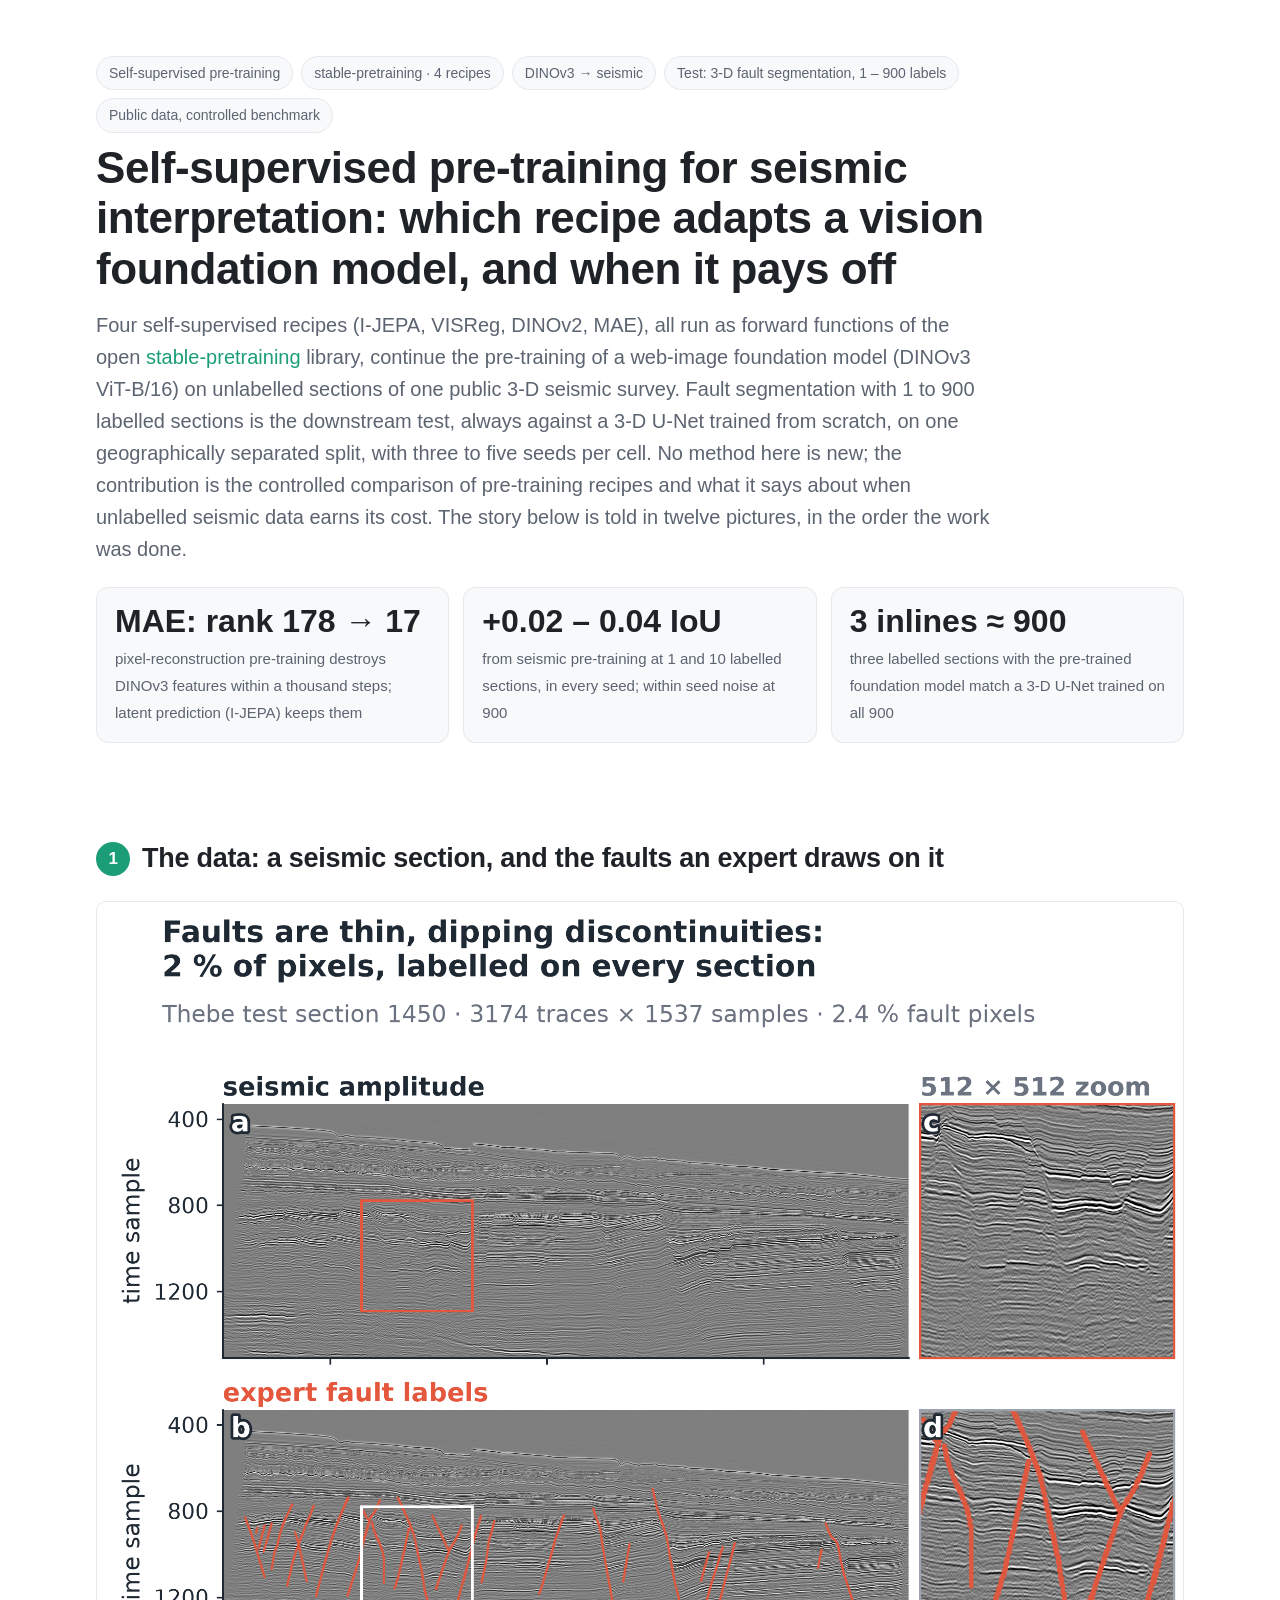
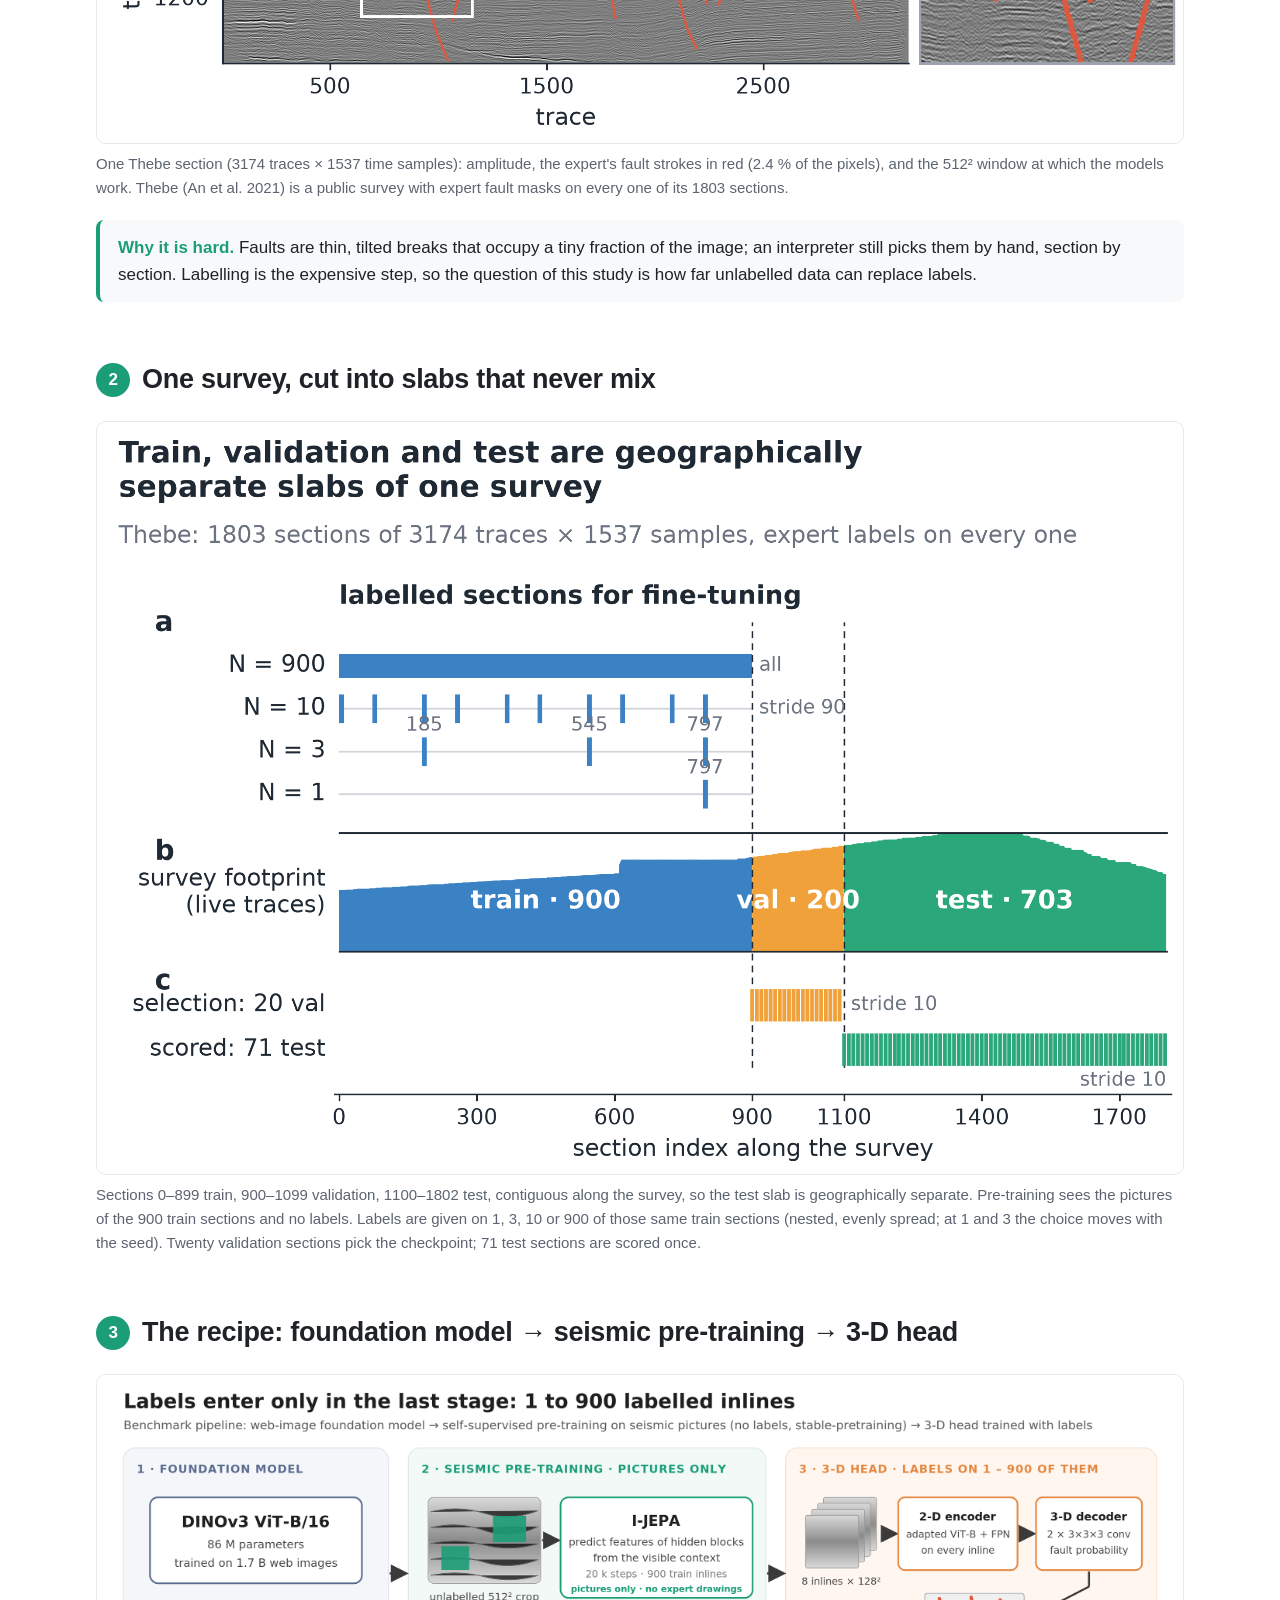
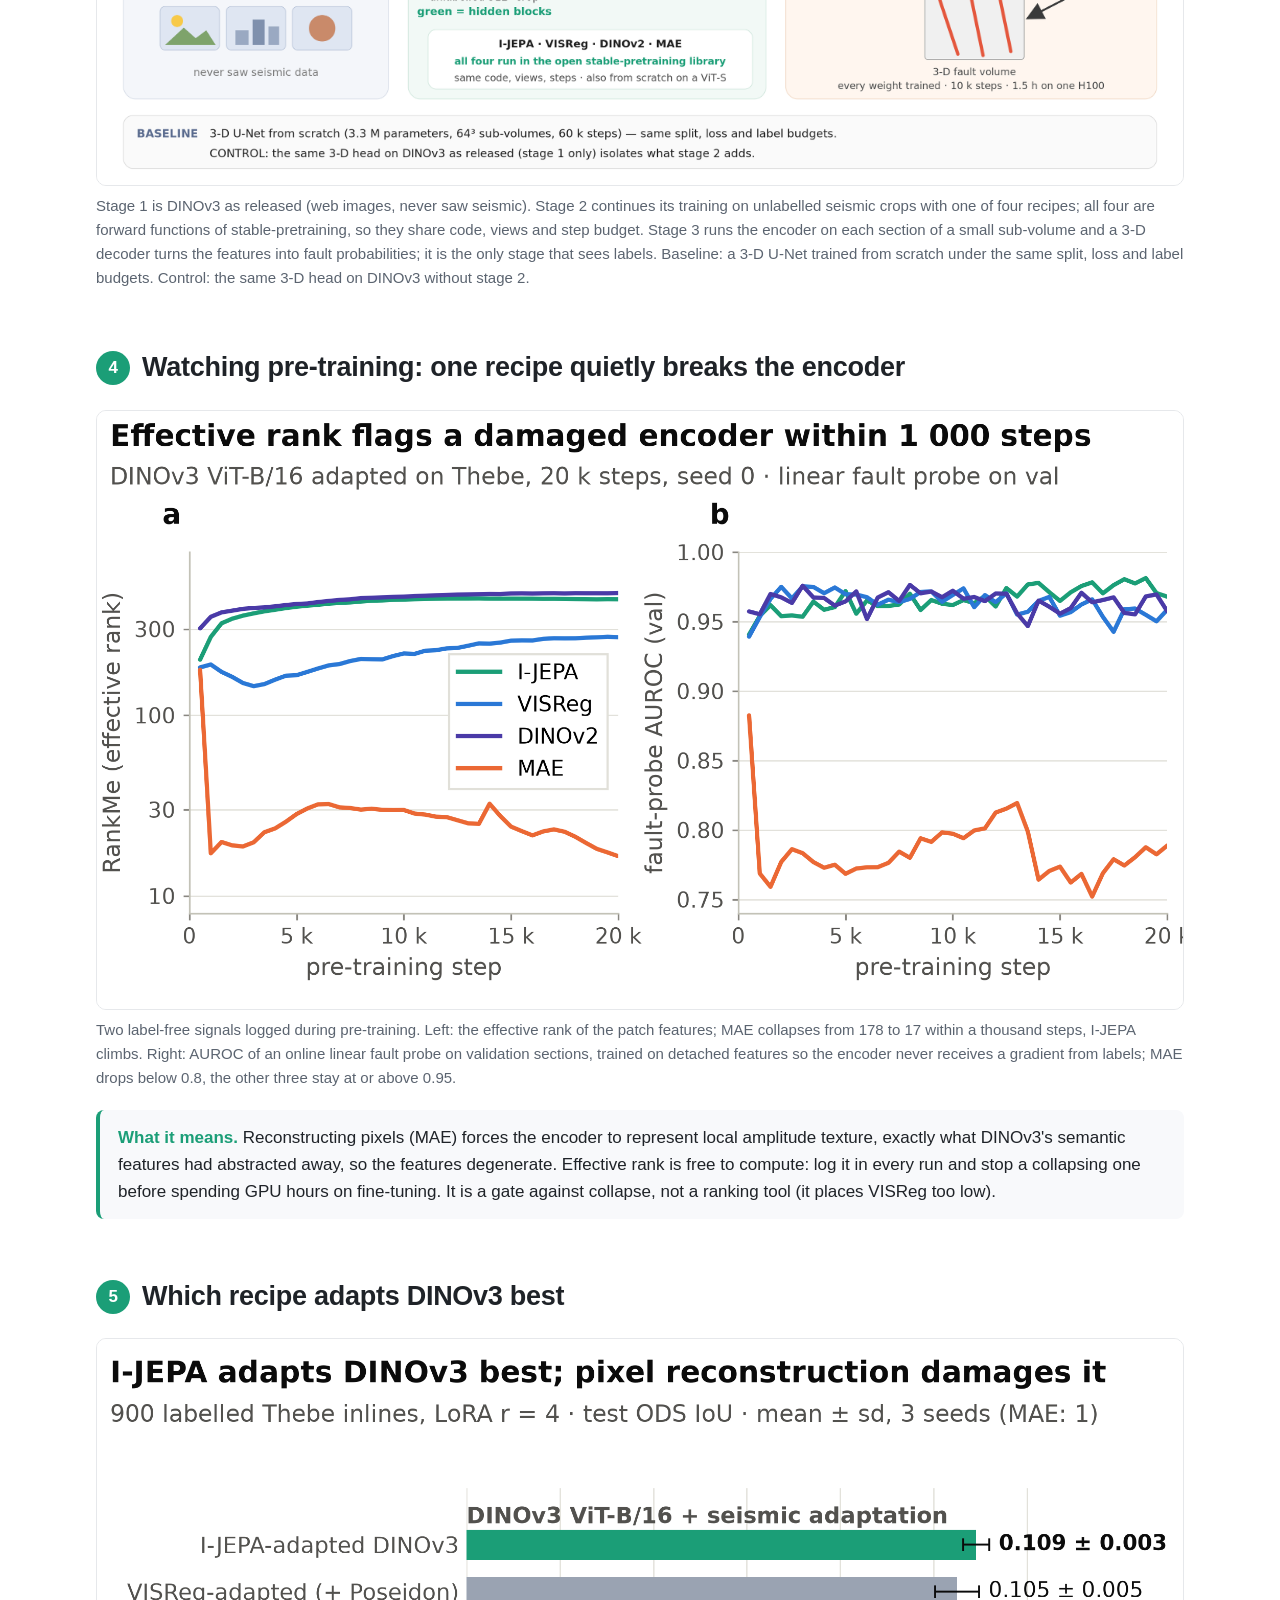
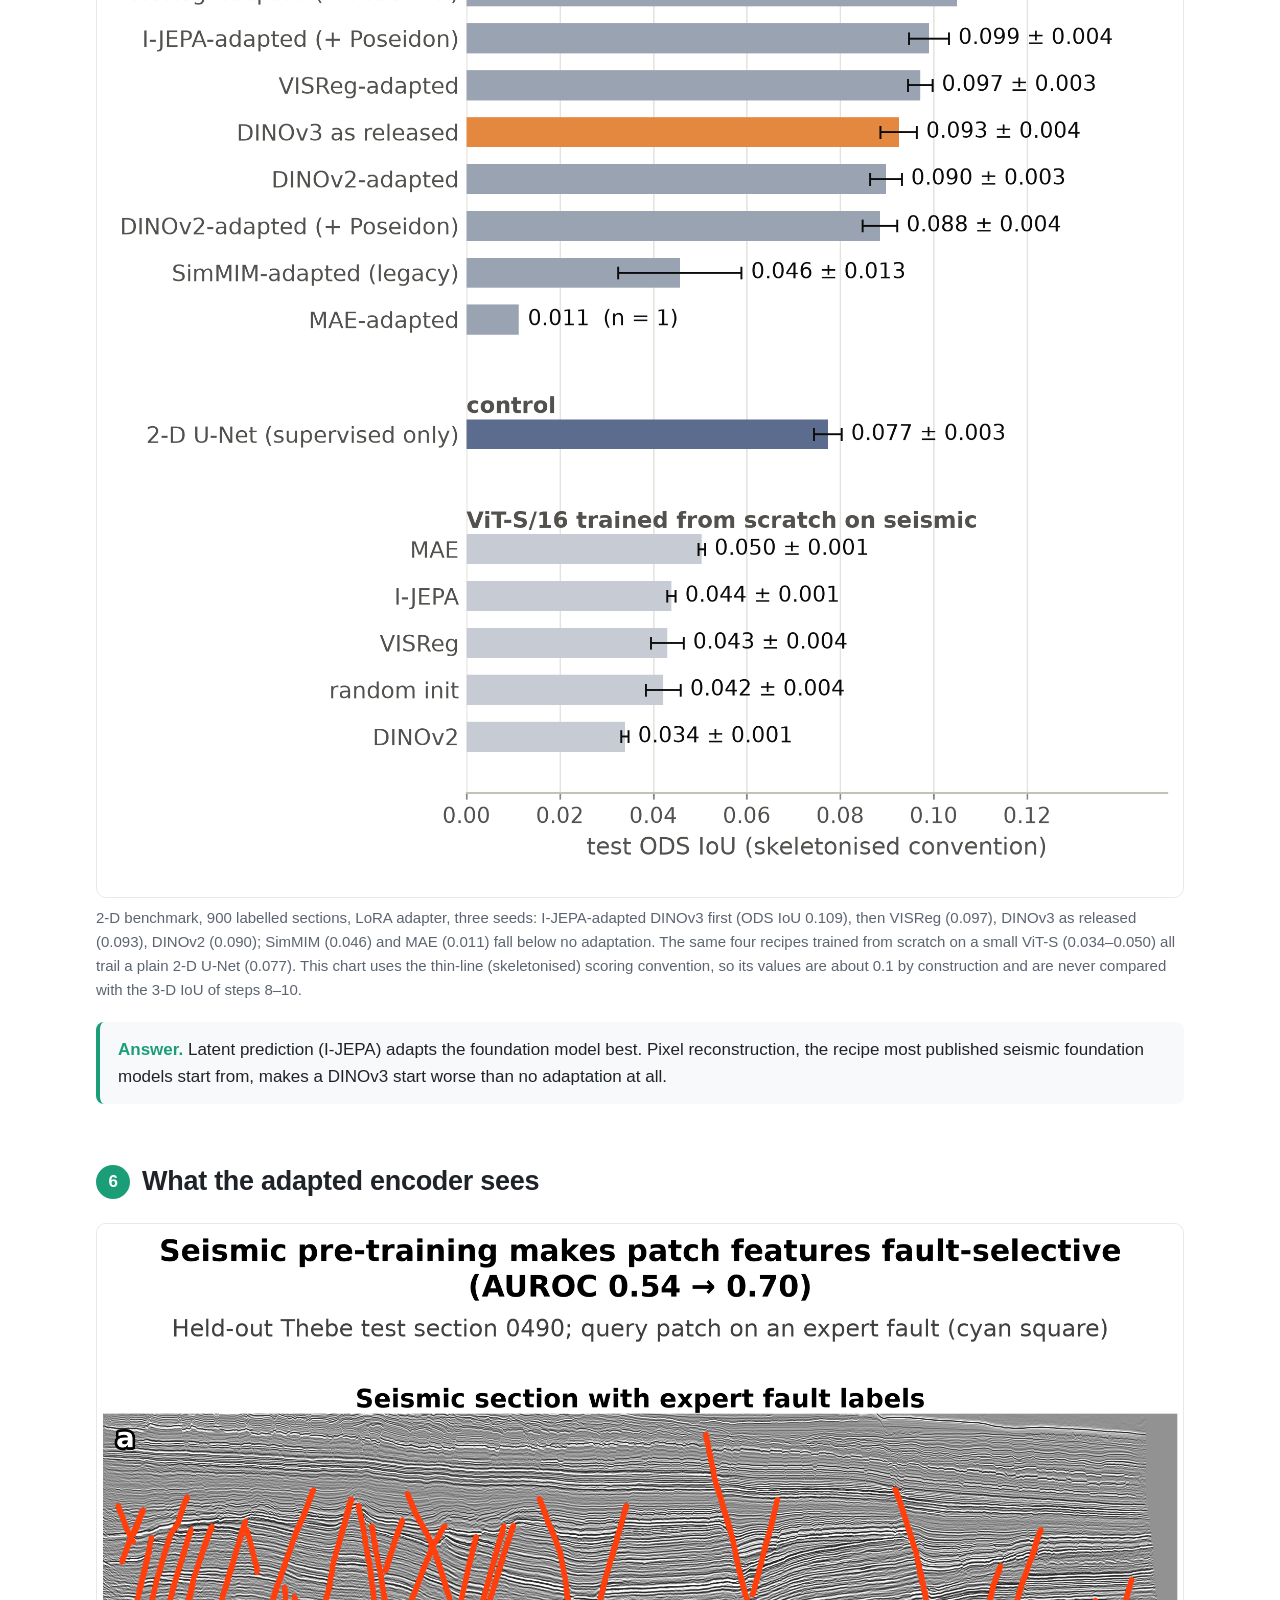
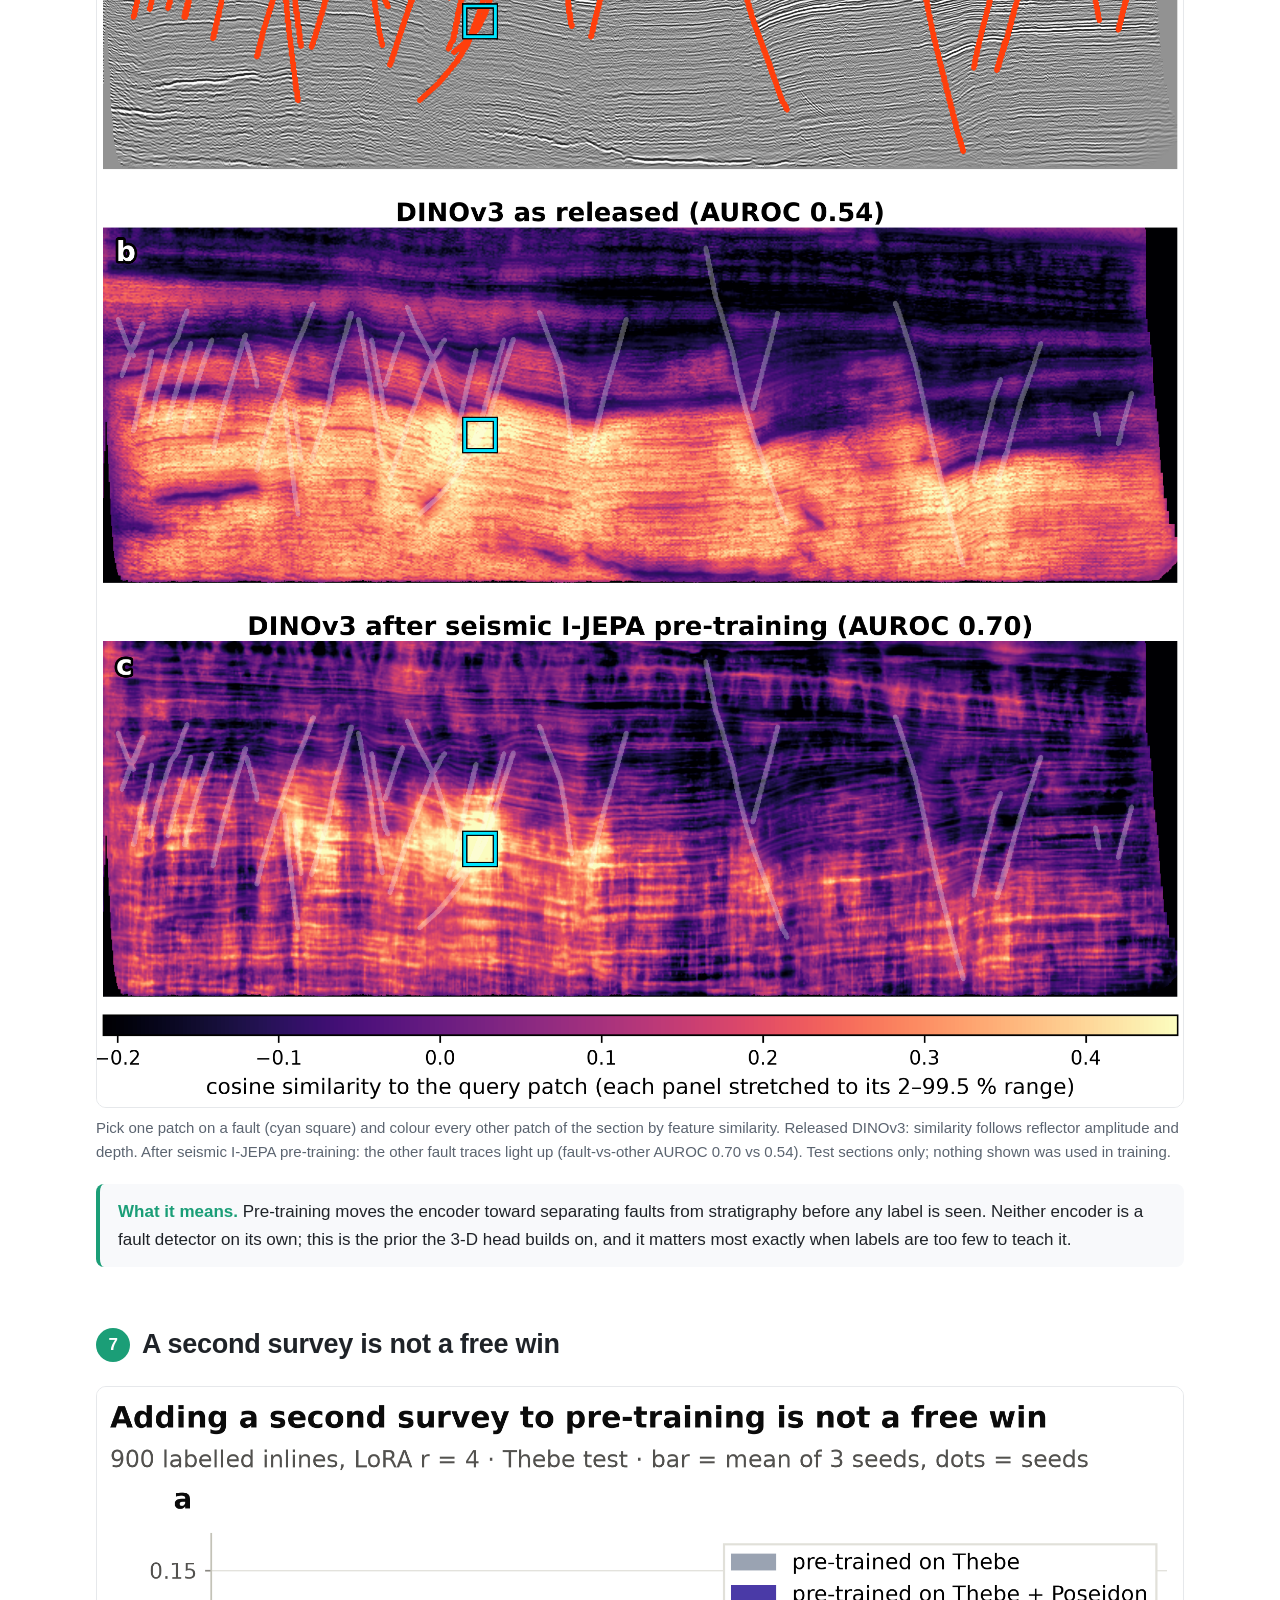
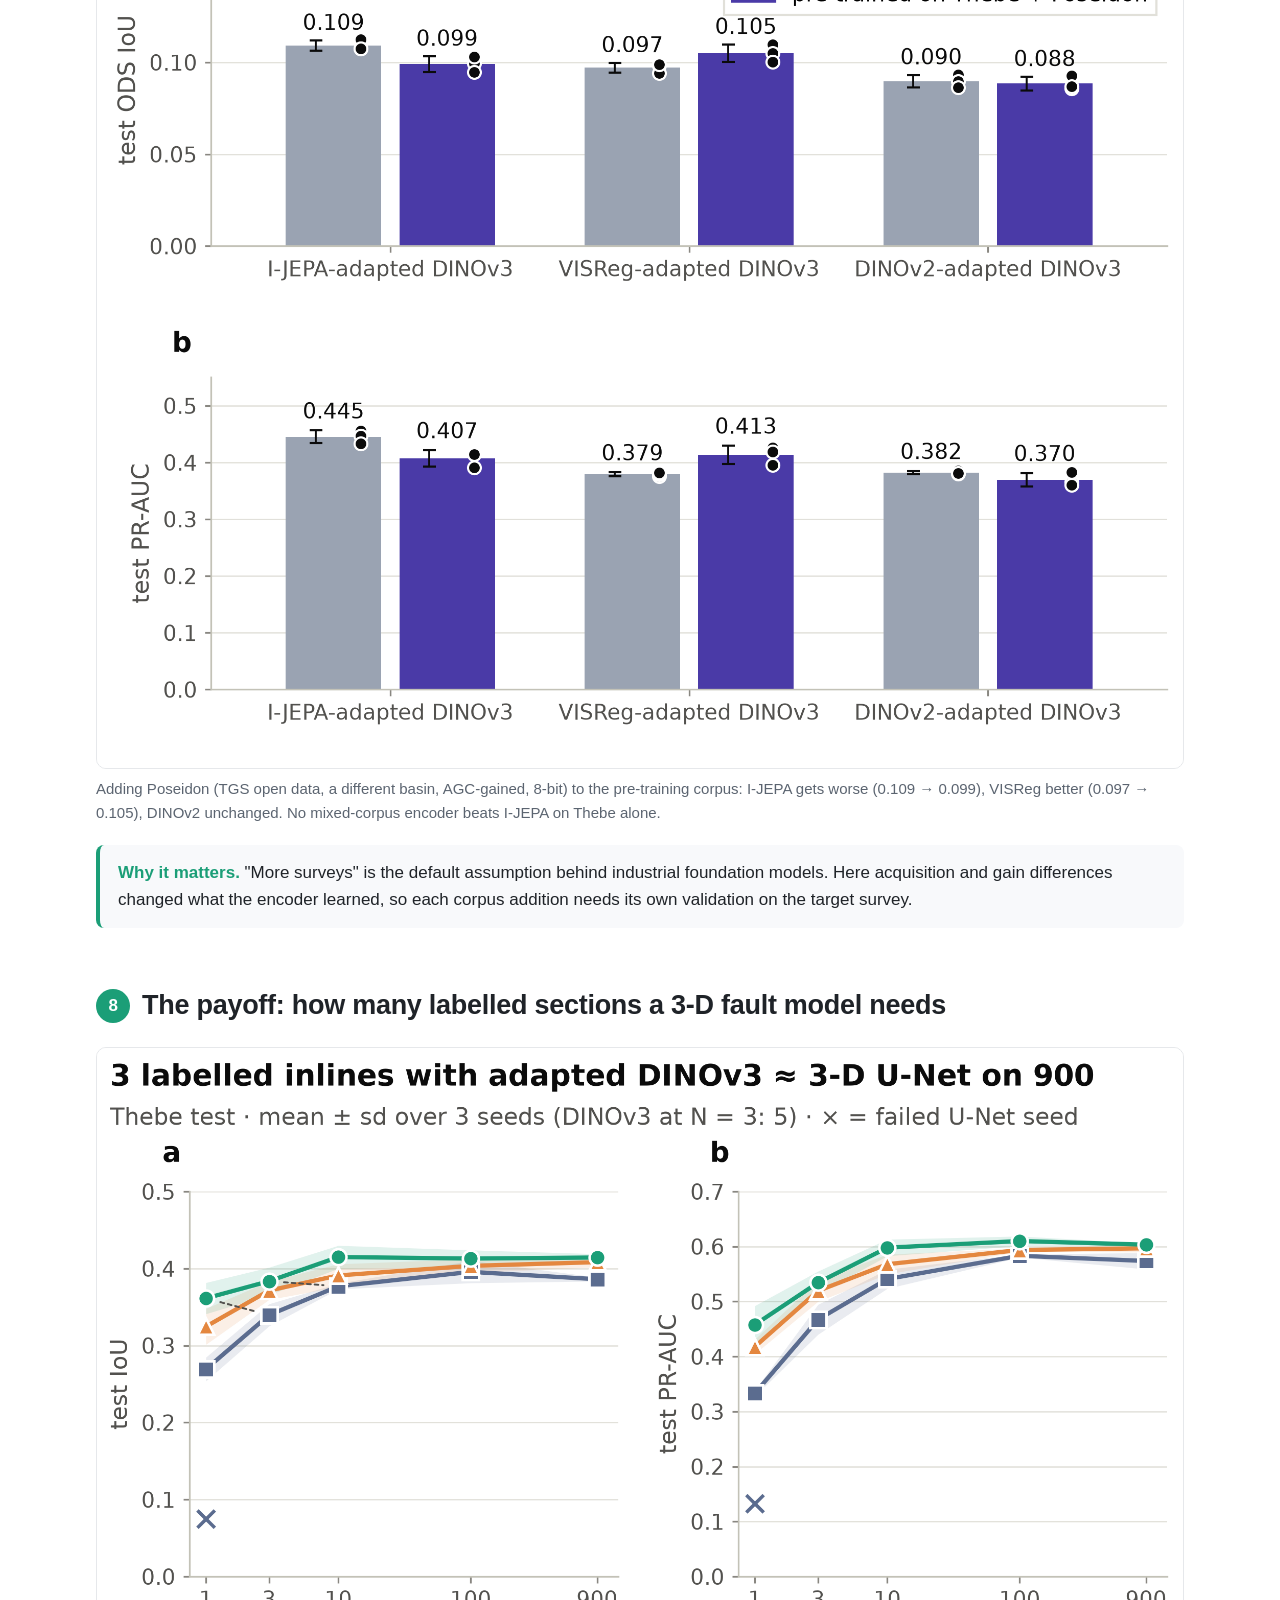
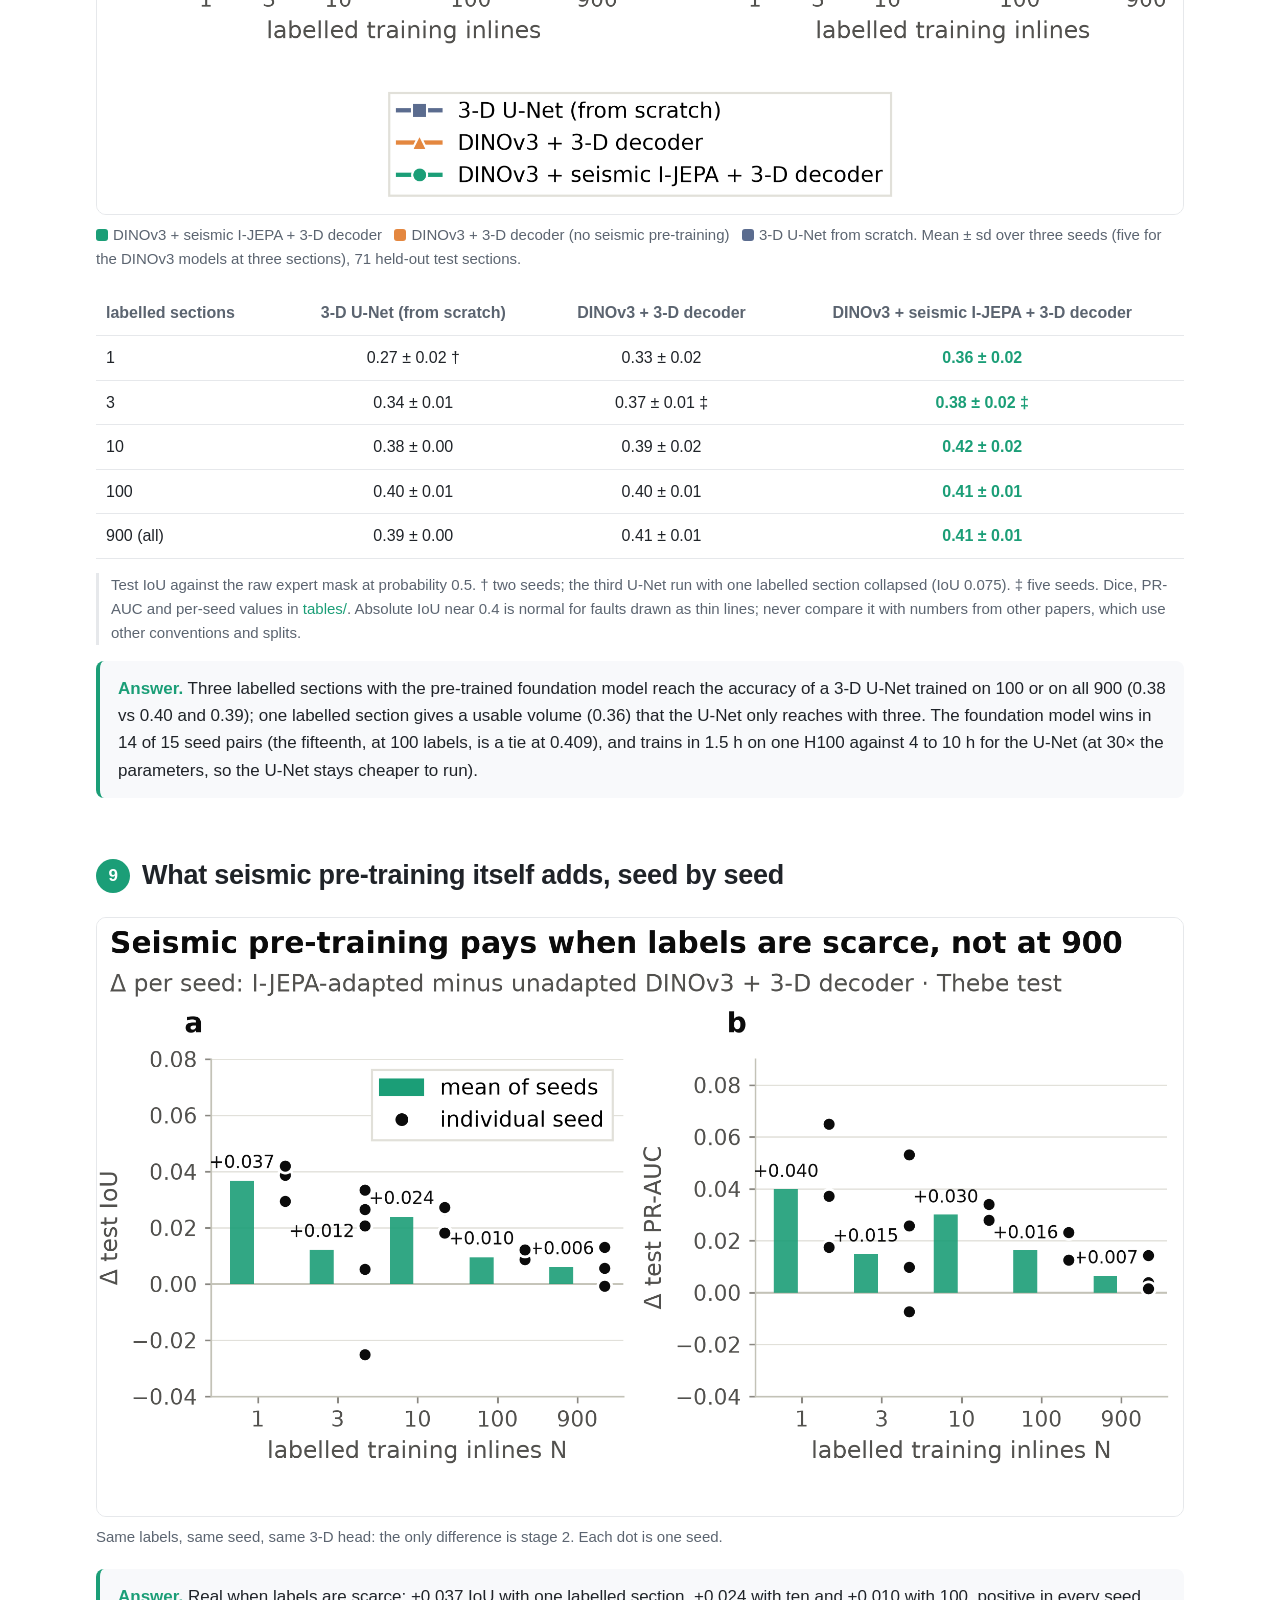
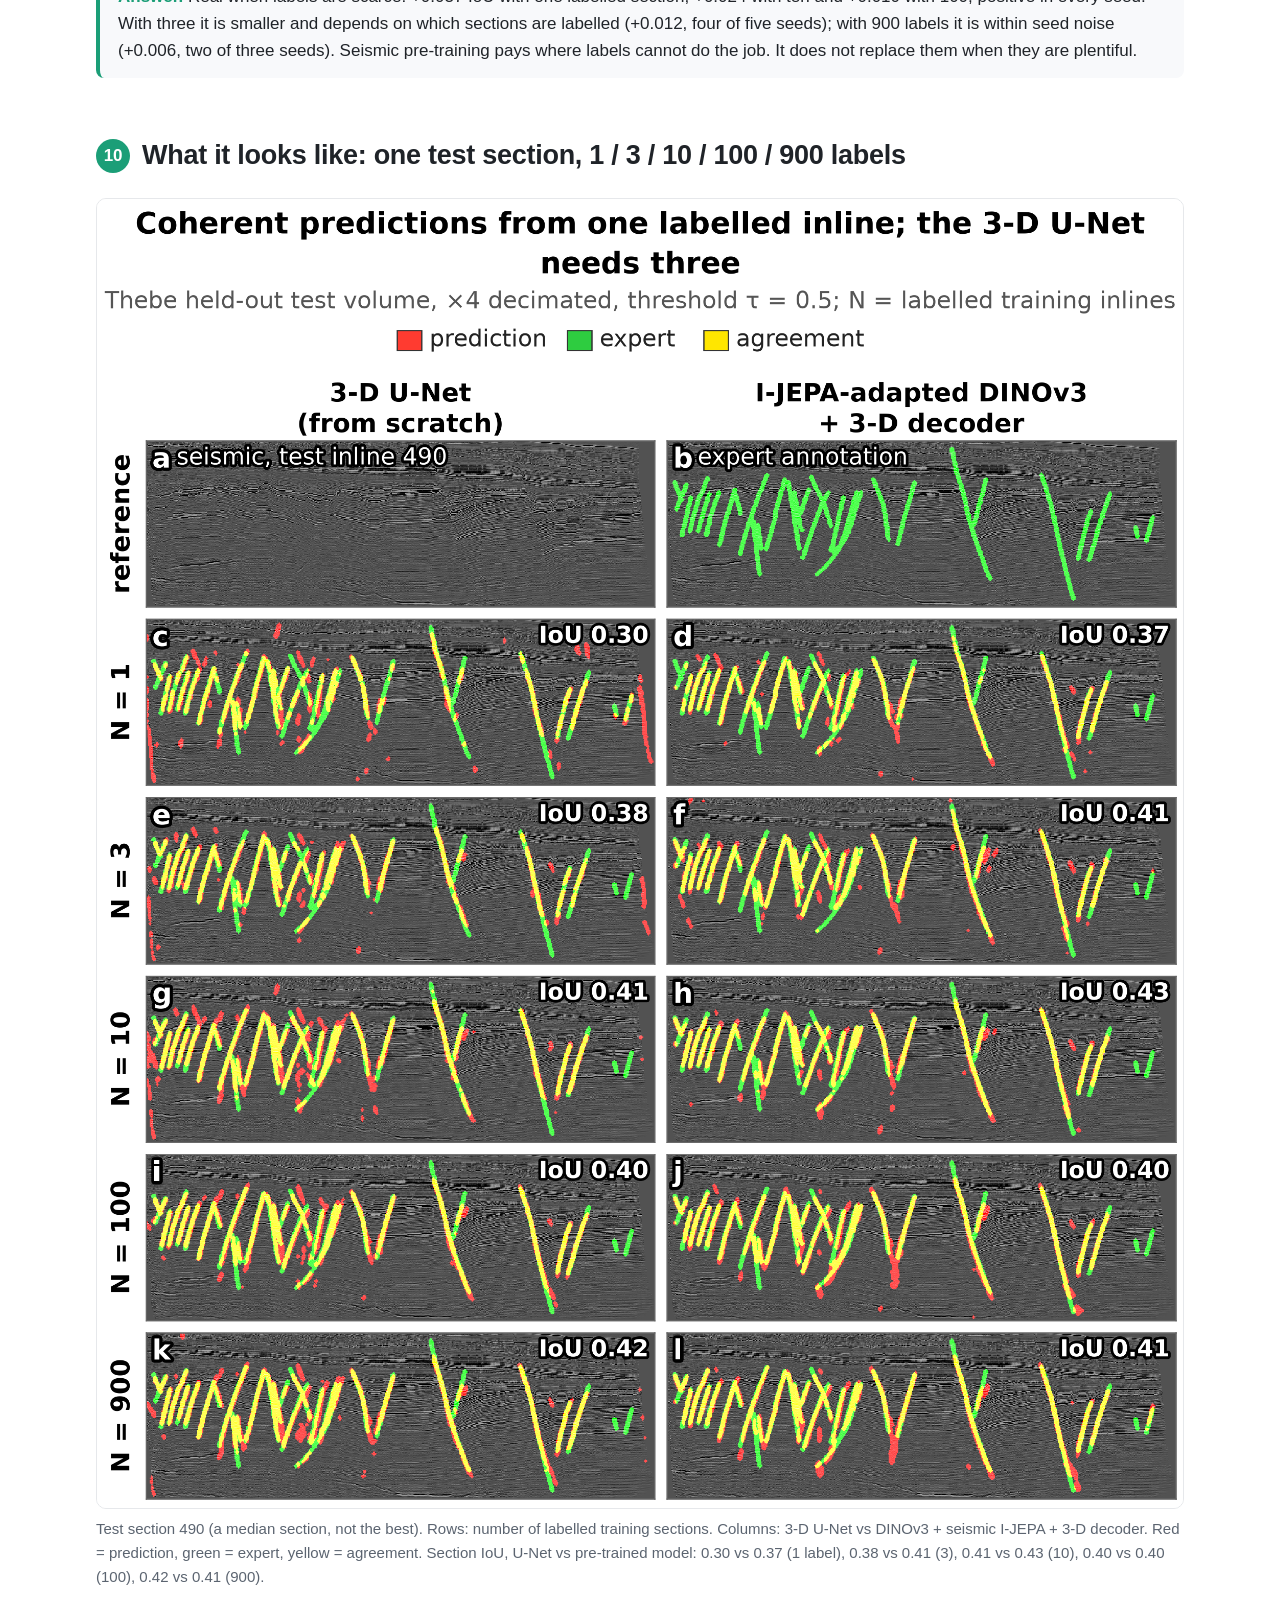
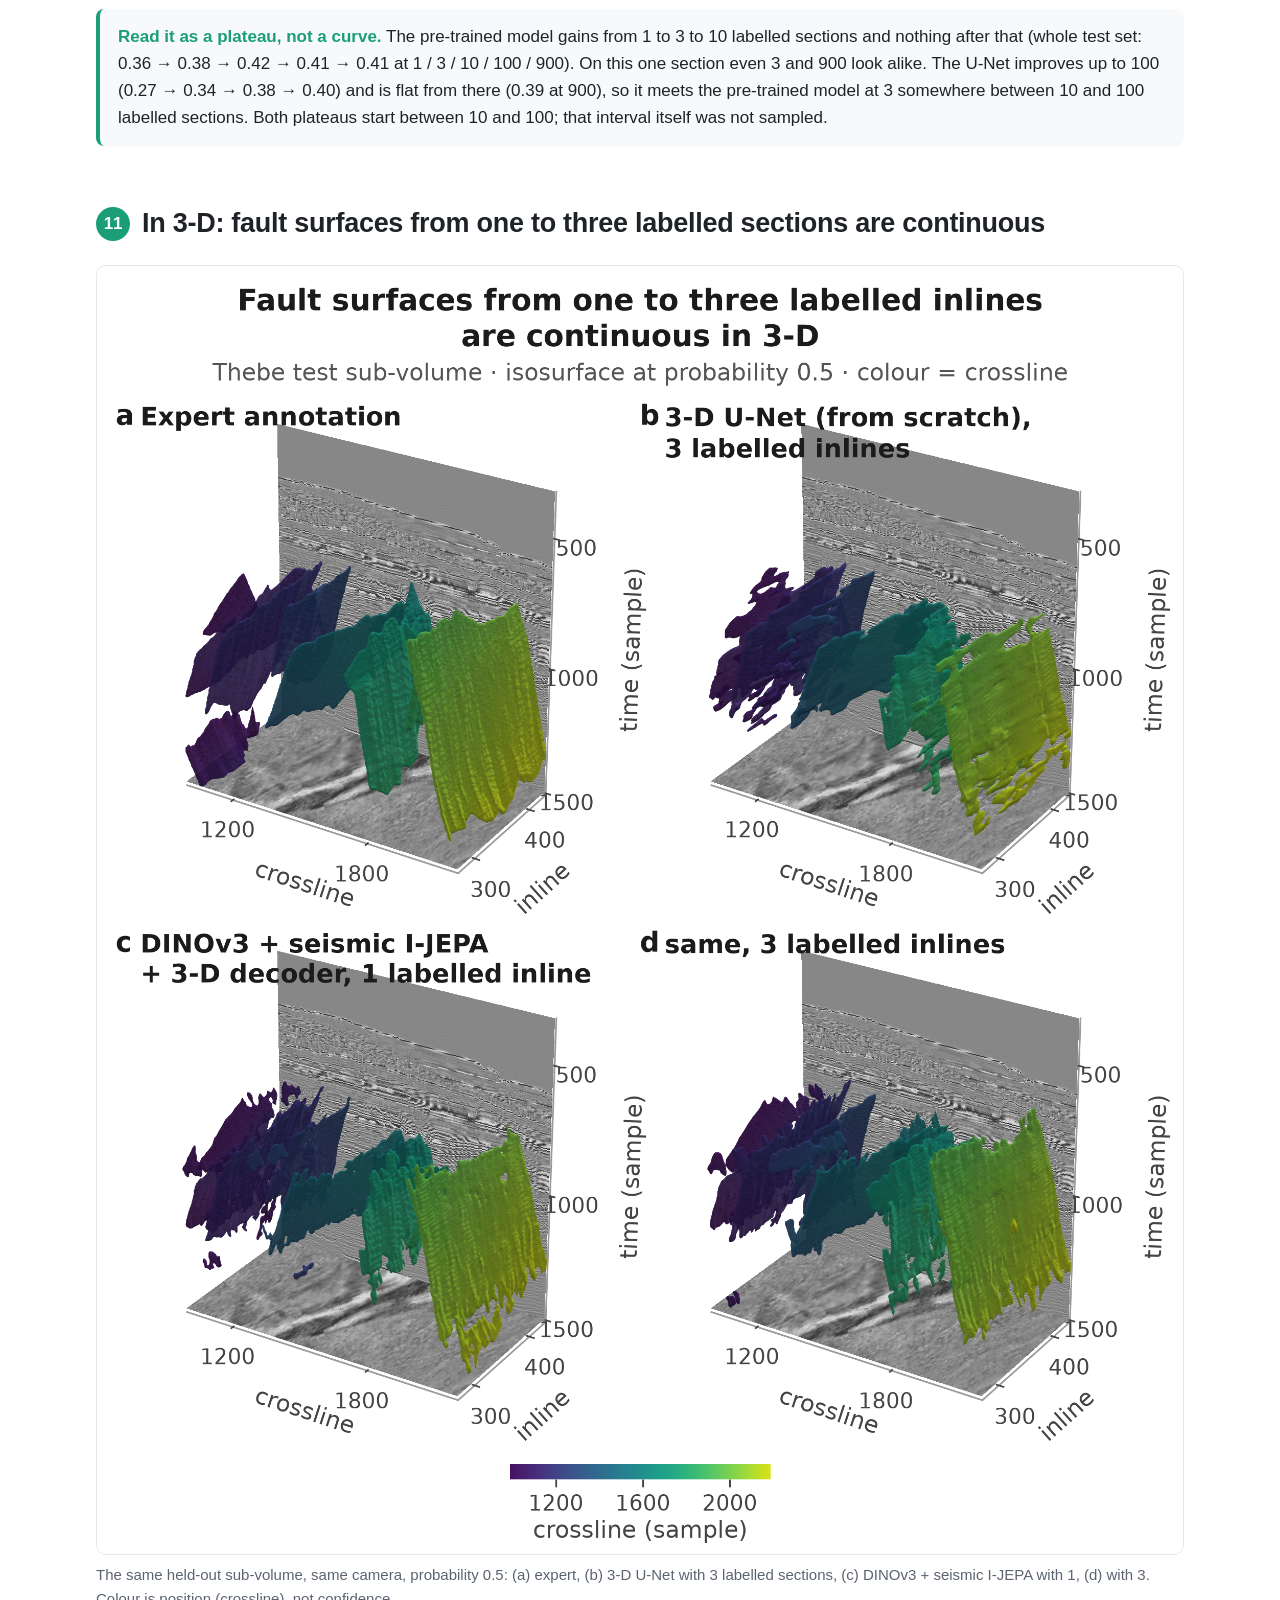
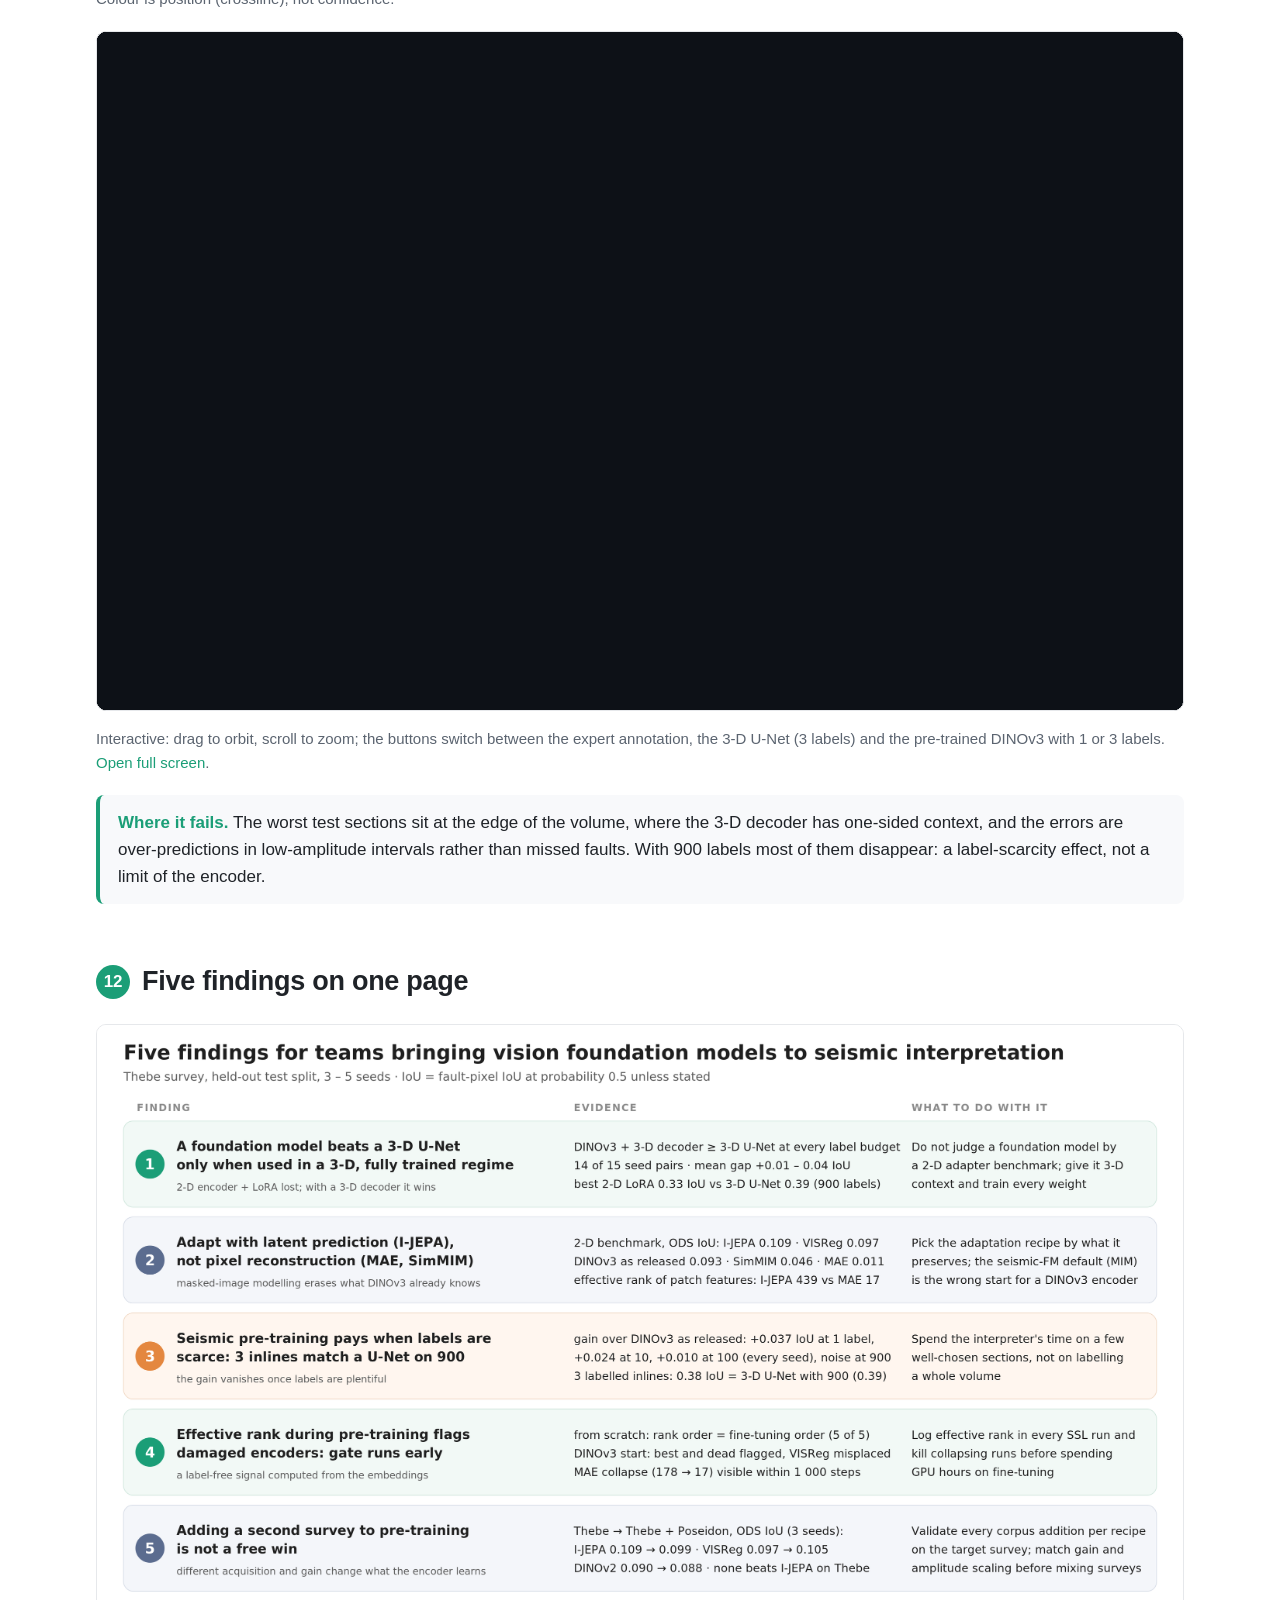
==== seismic-pretraining/index.html @ 6913c349 "Add seismic pre-training gallery (self-supervised pre-training for seismic interpretation) New proje" ====
<!doctype html>
<html lang="en">
<head>
<meta charset="utf-8">
<meta name="viewport" content="width=device-width, initial-scale=1">
<title>Self-supervised pre-training for seismic interpretation</title>
<meta name="description" content="Which self-supervised recipe adapts a vision foundation model (DINOv3) to seismic data, and when does it pay off? Four recipes run in the open stable-pretraining library, tested on 3-D fault segmentation with 1 to 900 labelled sections against a 3-D U-Net.">
<meta property="og:title" content="Self-supervised pre-training for seismic interpretation">
<meta property="og:description" content="Which recipe adapts a vision foundation model to seismic data, and when it pays off. A controlled benchmark on public data, told in twelve pictures.">
<meta property="og:image" content="https://ducanhle156.github.io/seismic-pretraining/figures/key_findings.png">
<meta property="og:type" content="website">
<style>
  :root{--ink:#1f2328;--muted:#5b6470;--line:#e6e8eb;--bg:#ffffff;--card:#f8f9fb;--teal:#1B9E77;--orange:#E4873F;--slate:#5B6C8F}
  *{box-sizing:border-box}
  body{margin:0;background:var(--bg);color:var(--ink);font:17px/1.6 -apple-system,BlinkMacSystemFont,"Segoe UI",Inter,Roboto,Helvetica,Arial,sans-serif}
  a{color:var(--teal);text-decoration:none}a:hover{text-decoration:underline}
  header{padding:56px 16px 20px;max-width:1120px;margin:0 auto}
  h1{font-size:clamp(30px,4vw,44px);line-height:1.15;margin:0 0 14px;letter-spacing:-.01em}
  .lede{font-size:20px;color:var(--muted);max-width:900px;margin:0 0 22px}
  .pills{display:flex;flex-wrap:wrap;gap:8px;margin:0 0 10px}
  .pill{font-size:14px;padding:5px 12px;border:1px solid var(--line);border-radius:999px;color:var(--muted);background:var(--card)}
  main{max-width:1120px;margin:0 auto;padding:0 16px 80px}
  section{margin:56px 0 0}
  h2{font-size:27px;margin:0 0 6px;letter-spacing:-.01em;display:flex;align-items:baseline;gap:12px}
  h2 .n{flex:none;display:inline-block;width:34px;height:34px;line-height:34px;border-radius:50%;background:var(--teal);color:#fff;font-size:17px;font-weight:700;text-align:center;position:relative;top:-3px}
  .sub{color:var(--muted);margin:0 0 18px;font-size:17px}
  figure{margin:20px 0;padding:0}
  figure img{width:100%;height:auto;display:block;border:1px solid var(--line);border-radius:10px;background:#fff}
  figcaption{font-size:15px;color:var(--muted);margin-top:8px}
  .kpis{display:grid;grid-template-columns:repeat(3,1fr);gap:14px;margin:18px 0}
  @media (max-width:820px){.kpis{grid-template-columns:1fr}}
  .kpi{background:var(--card);border:1px solid var(--line);border-radius:12px;padding:16px 18px}
  .kpi b{display:block;font-size:32px;line-height:1.1;margin-bottom:6px}
  .kpi span{color:var(--muted);font-size:15px}
  .answer{background:var(--card);border-left:4px solid var(--teal);border-radius:8px;padding:14px 18px;margin:16px 0}
  .answer b{color:var(--teal)}
  table{border-collapse:collapse;width:100%;font-size:16px;margin:14px 0}
  th,td{padding:9px 10px;border-bottom:1px solid var(--line);text-align:center}
  th:first-child,td:first-child{text-align:left}
  th{color:var(--muted);font-weight:600}
  .best{color:var(--teal);font-weight:700}
  .frame{width:100%;aspect-ratio:16/10;border:1px solid var(--line);border-radius:10px;background:#0f1218}
  ul{padding-left:20px}li{margin:6px 0}
  .note{font-size:15px;color:var(--muted);border-left:3px solid var(--line);padding-left:12px;margin:14px 0}
  footer{max-width:1120px;margin:0 auto;padding:24px 16px 60px;color:var(--muted);font-size:15px;border-top:1px solid var(--line)}
  .sw{display:inline-block;width:12px;height:12px;border-radius:3px;vertical-align:-1px;margin-right:5px}
</style>
</head>
<body>
<header>
  <div class="pills">
    <span class="pill">Self-supervised pre-training</span><span class="pill">stable-pretraining · 4 recipes</span>
    <span class="pill">DINOv3 → seismic</span><span class="pill">Test: 3-D fault segmentation, 1 – 900 labels</span><span class="pill">Public data, controlled benchmark</span>
  </div>
  <h1>Self-supervised pre-training for seismic interpretation: which recipe adapts a vision foundation model, and when it pays off</h1>
  <p class="lede">Four self-supervised recipes (I-JEPA, VISReg, DINOv2, MAE), all run as forward functions of the open <a href="https://github.com/rbalestr-lab/stable-pretraining">stable-pretraining</a> library, continue the pre-training of a web-image foundation model (DINOv3 ViT-B/16) on unlabelled sections of one public 3-D seismic survey. Fault segmentation with 1 to 900 labelled sections is the downstream test, always against a 3-D U-Net trained from scratch, on one geographically separated split, with three to five seeds per cell. No method here is new; the contribution is the controlled comparison of pre-training recipes and what it says about when unlabelled seismic data earns its cost. The story below is told in twelve pictures, in the order the work was done.</p>
  <div class="kpis">
    <div class="kpi"><b>MAE: rank 178 → 17</b><span>pixel-reconstruction pre-training destroys DINOv3 features within a thousand steps; latent prediction (I-JEPA) keeps them</span></div>
    <div class="kpi"><b>+0.02 – 0.04 IoU</b><span>from seismic pre-training at 1 and 10 labelled sections, in every seed; within seed noise at 900</span></div>
    <div class="kpi"><b>3 inlines ≈ 900</b><span>three labelled sections with the pre-trained foundation model match a 3-D U-Net trained on all 900</span></div>
  </div>
</header>

<main>
<section id="s1">
  <h2><span class="n">1</span>The data: a seismic section, and the faults an expert draws on it</h2>
  <figure><img src="figures/data_section_faults.png" alt="A Thebe test section with expert fault labels and a zoomed 512 by 512 window">
  <figcaption>One Thebe section (3174 traces × 1537 time samples): amplitude, the expert's fault strokes in red (2.4 % of the pixels), and the 512² window at which the models work. Thebe (An et al. 2021) is a public survey with expert fault masks on every one of its 1803 sections.</figcaption></figure>
  <div class="answer"><b>Why it is hard.</b> Faults are thin, tilted breaks that occupy a tiny fraction of the image; an interpreter still picks them by hand, section by section. Labelling is the expensive step, so the question of this study is how far unlabelled data can replace labels.</div>
</section>

<section id="s2">
  <h2><span class="n">2</span>One survey, cut into slabs that never mix</h2>
  <figure><img src="figures/data_split.png" alt="Map view of the Thebe survey split into contiguous train, validation and test slabs, with the labelled-section budgets">
  <figcaption>Sections 0–899 train, 900–1099 validation, 1100–1802 test, contiguous along the survey, so the test slab is geographically separate. Pre-training sees the pictures of the 900 train sections and no labels. Labels are given on 1, 3, 10 or 900 of those same train sections (nested, evenly spread; at 1 and 3 the choice moves with the seed). Twenty validation sections pick the checkpoint; 71 test sections are scored once.</figcaption></figure>
</section>

<section id="s3">
  <h2><span class="n">3</span>The recipe: foundation model → seismic pre-training → 3-D head</h2>
  <figure><img src="figures/pipeline.png" alt="Pipeline: DINOv3 foundation model, self-supervised seismic pre-training on pictures only in stable-pretraining, 3-D head trained with labels on 1 to 900 sections">
  <figcaption>Stage 1 is DINOv3 as released (web images, never saw seismic). Stage 2 continues its training on unlabelled seismic crops with one of four recipes; all four are forward functions of stable-pretraining, so they share code, views and step budget. Stage 3 runs the encoder on each section of a small sub-volume and a 3-D decoder turns the features into fault probabilities; it is the only stage that sees labels. Baseline: a 3-D U-Net trained from scratch under the same split, loss and label budgets. Control: the same 3-D head on DINOv3 without stage 2.</figcaption></figure>
</section>

<section id="s4">
  <h2><span class="n">4</span>Watching pre-training: one recipe quietly breaks the encoder</h2>
  <figure><img src="figures/ssl_signals.png" alt="Effective rank of patch features and fault-probe AUROC during self-supervised pre-training for the four recipes">
  <figcaption>Two label-free signals logged during pre-training. Left: the effective rank of the patch features; MAE collapses from 178 to 17 within a thousand steps, I-JEPA climbs. Right: AUROC of an online linear fault probe on validation sections, trained on detached features so the encoder never receives a gradient from labels; MAE drops below 0.8, the other three stay at or above 0.95.</figcaption></figure>
  <div class="answer"><b>What it means.</b> Reconstructing pixels (MAE) forces the encoder to represent local amplitude texture, exactly what DINOv3's semantic features had abstracted away, so the features degenerate. Effective rank is free to compute: log it in every run and stop a collapsing one before spending GPU hours on fine-tuning. It is a gate against collapse, not a ranking tool (it places VISReg too low).</div>
</section>

<section id="s5">
  <h2><span class="n">5</span>Which recipe adapts DINOv3 best</h2>
  <figure><img src="figures/encoder_ranking.png" alt="Ranking of encoders on the 2-D fault benchmark with 900 labelled sections">
  <figcaption>2-D benchmark, 900 labelled sections, LoRA adapter, three seeds: I-JEPA-adapted DINOv3 first (ODS IoU 0.109), then VISReg (0.097), DINOv3 as released (0.093), DINOv2 (0.090); SimMIM (0.046) and MAE (0.011) fall below no adaptation. The same four recipes trained from scratch on a small ViT-S (0.034–0.050) all trail a plain 2-D U-Net (0.077). This chart uses the thin-line (skeletonised) scoring convention, so its values are about 0.1 by construction and are never compared with the 3-D IoU of steps 8–10.</figcaption></figure>
  <div class="answer"><b>Answer.</b> Latent prediction (I-JEPA) adapts the foundation model best. Pixel reconstruction, the recipe most published seismic foundation models start from, makes a DINOv3 start worse than no adaptation at all.</div>
</section>

<section id="s6">
  <h2><span class="n">6</span>What the adapted encoder sees</h2>
  <figure><img src="figures/features_similarity.png" alt="Similarity of every patch to one query patch on a fault, DINOv3 as released versus seismic-adapted, on held-out test sections">
  <figcaption>Pick one patch on a fault (cyan square) and colour every other patch of the section by feature similarity. Released DINOv3: similarity follows reflector amplitude and depth. After seismic I-JEPA pre-training: the other fault traces light up (fault-vs-other AUROC 0.70 vs 0.54). Test sections only; nothing shown was used in training.</figcaption></figure>
  <div class="answer"><b>What it means.</b> Pre-training moves the encoder toward separating faults from stratigraphy before any label is seen. Neither encoder is a fault detector on its own; this is the prior the 3-D head builds on, and it matters most exactly when labels are too few to teach it.</div>
</section>

<section id="s7">
  <h2><span class="n">7</span>A second survey is not a free win</h2>
  <figure><img src="figures/corpus_effect.png" alt="Pre-training on Thebe alone versus Thebe plus Poseidon for three recipes">
  <figcaption>Adding Poseidon (TGS open data, a different basin, AGC-gained, 8-bit) to the pre-training corpus: I-JEPA gets worse (0.109 → 0.099), VISReg better (0.097 → 0.105), DINOv2 unchanged. No mixed-corpus encoder beats I-JEPA on Thebe alone.</figcaption></figure>
  <div class="answer"><b>Why it matters.</b> "More surveys" is the default assumption behind industrial foundation models. Here acquisition and gain differences changed what the encoder learned, so each corpus addition needs its own validation on the target survey.</div>
</section>

<section id="s8">
  <h2><span class="n">8</span>The payoff: how many labelled sections a 3-D fault model needs</h2>
  <figure><img src="figures/label_efficiency.png" alt="Test IoU and PR-AUC versus 1, 3, 10, 100 and 900 labelled sections for the three 3-D models">
  <figcaption><span class="sw" style="background:var(--teal)"></span>DINOv3 + seismic I-JEPA + 3-D decoder &nbsp; <span class="sw" style="background:var(--orange)"></span>DINOv3 + 3-D decoder (no seismic pre-training) &nbsp; <span class="sw" style="background:var(--slate)"></span>3-D U-Net from scratch. Mean ± sd over three seeds (five for the DINOv3 models at three sections), 71 held-out test sections.</figcaption></figure>
  <table>
    <thead><tr><th>labelled sections</th><th>3-D U-Net (from scratch)</th><th>DINOv3 + 3-D decoder</th><th>DINOv3 + seismic I-JEPA + 3-D decoder</th></tr></thead>
    <tbody>
      <tr><td>1</td><td>0.27 ± 0.02 †</td><td>0.33 ± 0.02</td><td class="best">0.36 ± 0.02</td></tr>
      <tr><td>3</td><td>0.34 ± 0.01</td><td>0.37 ± 0.01 ‡</td><td class="best">0.38 ± 0.02 ‡</td></tr>
      <tr><td>10</td><td>0.38 ± 0.00</td><td>0.39 ± 0.02</td><td class="best">0.42 ± 0.02</td></tr>
      <tr><td>100</td><td>0.40 ± 0.01</td><td>0.40 ± 0.01</td><td class="best">0.41 ± 0.01</td></tr>
      <tr><td>900 (all)</td><td>0.39 ± 0.00</td><td>0.41 ± 0.01</td><td class="best">0.41 ± 0.01</td></tr>
    </tbody>
  </table>
  <p class="note">Test IoU against the raw expert mask at probability 0.5. † two seeds; the third U-Net run with one labelled section collapsed (IoU 0.075). ‡ five seeds. Dice, PR-AUC and per-seed values in <a href="tables/label_efficiency_3d.md">tables/</a>. Absolute IoU near 0.4 is normal for faults drawn as thin lines; never compare it with numbers from other papers, which use other conventions and splits.</p>
  <div class="answer"><b>Answer.</b> Three labelled sections with the pre-trained foundation model reach the accuracy of a 3-D U-Net trained on 100 or on all 900 (0.38 vs 0.40 and 0.39); one labelled section gives a usable volume (0.36) that the U-Net only reaches with three. The foundation model wins in 14 of 15 seed pairs (the fifteenth, at 100 labels, is a tie at 0.409), and trains in 1.5 h on one H100 against 4 to 10 h for the U-Net (at 30× the parameters, so the U-Net stays cheaper to run).</div>
</section>

<section id="s9">
  <h2><span class="n">9</span>What seismic pre-training itself adds, seed by seed</h2>
  <figure><img src="figures/dapt_gain.png" alt="Paired per-seed gain in test IoU of seismic I-JEPA pre-training over DINOv3 as released, at each label budget">
  <figcaption>Same labels, same seed, same 3-D head: the only difference is stage 2. Each dot is one seed.</figcaption></figure>
  <div class="answer"><b>Answer.</b> Real when labels are scarce: +0.037 IoU with one labelled section, +0.024 with ten and +0.010 with 100, positive in every seed. With three it is smaller and depends on which sections are labelled (+0.012, four of five seeds); with 900 labels it is within seed noise (+0.006, two of three seeds). Seismic pre-training pays where labels cannot do the job. It does not replace them when they are plentiful.</div>
</section>

<section id="s10">
  <h2><span class="n">10</span>What it looks like: one test section, 1 / 3 / 10 / 100 / 900 labels</h2>
  <figure><img src="figures/label_scarcity_storyboard.png" alt="The same test section predicted by the 3-D U-Net and by the pre-trained DINOv3 model with 1, 3, 10, 100 and 900 labelled sections">
  <figcaption>Test section 490 (a median section, not the best). Rows: number of labelled training sections. Columns: 3-D U-Net vs DINOv3 + seismic I-JEPA + 3-D decoder. Red = prediction, green = expert, yellow = agreement. Section IoU, U-Net vs pre-trained model: 0.30 vs 0.37 (1 label), 0.38 vs 0.41 (3), 0.41 vs 0.43 (10), 0.40 vs 0.40 (100), 0.42 vs 0.41 (900).</figcaption></figure>
  <div class="answer"><b>Read it as a plateau, not a curve.</b> The pre-trained model gains from 1 to 3 to 10 labelled sections and nothing after that (whole test set: 0.36 → 0.38 → 0.42 → 0.41 → 0.41 at 1 / 3 / 10 / 100 / 900). On this one section even 3 and 900 look alike. The U-Net improves up to 100 (0.27 → 0.34 → 0.38 → 0.40) and is flat from there (0.39 at 900), so it meets the pre-trained model at 3 somewhere between 10 and 100 labelled sections. Both plateaus start between 10 and 100; that interval itself was not sampled.</div>
</section>

<section id="s11">
  <h2><span class="n">11</span>In 3-D: fault surfaces from one to three labelled sections are continuous</h2>
  <figure><img src="figures/3d_fault_surfaces.png" alt="Fault surfaces in a test sub-volume: expert annotation, 3-D U-Net with 3 labels, pre-trained DINOv3 with 1 and with 3 labels">
  <figcaption>The same held-out sub-volume, same camera, probability 0.5: (a) expert, (b) 3-D U-Net with 3 labelled sections, (c) DINOv3 + seismic I-JEPA with 1, (d) with 3. Colour is position (crossline), not confidence.</figcaption></figure>
  <figure>
    <iframe class="frame" src="interactive/fault_cube.html" title="Interactive 3-D fault cube" loading="lazy"></iframe>
    <figcaption>Interactive: drag to orbit, scroll to zoom; the buttons switch between the expert annotation, the 3-D U-Net (3 labels) and the pre-trained DINOv3 with 1 or 3 labels. <a href="interactive/fault_cube.html">Open full screen</a>.</figcaption>
  </figure>
  <div class="answer"><b>Where it fails.</b> The worst test sections sit at the edge of the volume, where the 3-D decoder has one-sided context, and the errors are over-predictions in low-amplitude intervals rather than missed faults. With 900 labels most of them disappear: a label-scarcity effect, not a limit of the encoder.</div>
</section>

<section id="s12">
  <h2><span class="n">12</span>Five findings on one page</h2>
  <figure><img src="figures/key_findings.png" alt="Five findings: 3-D regime, latent-prediction pre-training, label scarcity, effective-rank gate, corpus mixing"></figure>
</section>

<section id="limits">
  <h2>Limits, stated once</h2>
  <ul>
    <li><b>One test survey.</b> The 71 evaluated sections come from Thebe alone, so paired statistics between models are optimistic and the conclusions may not transfer to another basin.</li>
    <li><b>Baseline as published, not re-tuned.</b> The 3-D U-Net runs in the reference paper's regime at every label budget; one of its three runs with one labelled section collapsed.</li>
    <li><b>Not a seismic foundation model.</b> A public web-image model was adapted; no weights are released here, and none of the four recipes is new.</li>
    <li><b>Cost.</b> The foundation model wins on labels and training time, not on inference FLOPs (one ViT-B pass per section of every sub-volume).</li>
  </ul>
</section>

<section id="engineering">
  <h2>How it was built</h2>
  <ul>
    <li>The four pre-training recipes are forward functions of the open <a href="https://github.com/rbalestr-lab/stable-pretraining">stable-pretraining</a> library (rbalestr-lab), used unchanged and kept diff-free against upstream. The seismic package around it adds the data readers, view pipelines, the 3-D head, the 3-D U-Net baseline, evaluation and reporting.</li>
    <li>About 200 PBS jobs on a shared cluster (A10 to H100) driven by a config matrix and a job planner; live registry viewer for the pre-training signals of step 4; deterministic run ids and checkpoint retention.</li>
    <li>Every figure and table on this page is regenerated by scripts from each run's raw metrics. Numbers: <a href="tables/label_efficiency_3d.md">label efficiency</a>, <a href="tables/encoder_benchmark_2d.md">encoder benchmark</a>, <a href="tables/corpus_effect_2d.md">corpus effect</a>, <a href="tables/cost.md">cost</a>.</li>
  </ul>
</section>
</main>
<footer>
  Seed mean ± sd on the Thebe test split. Data: Thebe (An et al. 2021, CC BY 4.0), Poseidon (TGS open data, CC BY 4.0). Foundation model: DINOv3 (Meta AI). Pre-training framework: stable-pretraining (rbalestr-lab). Nothing was tuned on the test split.
</footer>
</body>
</html>
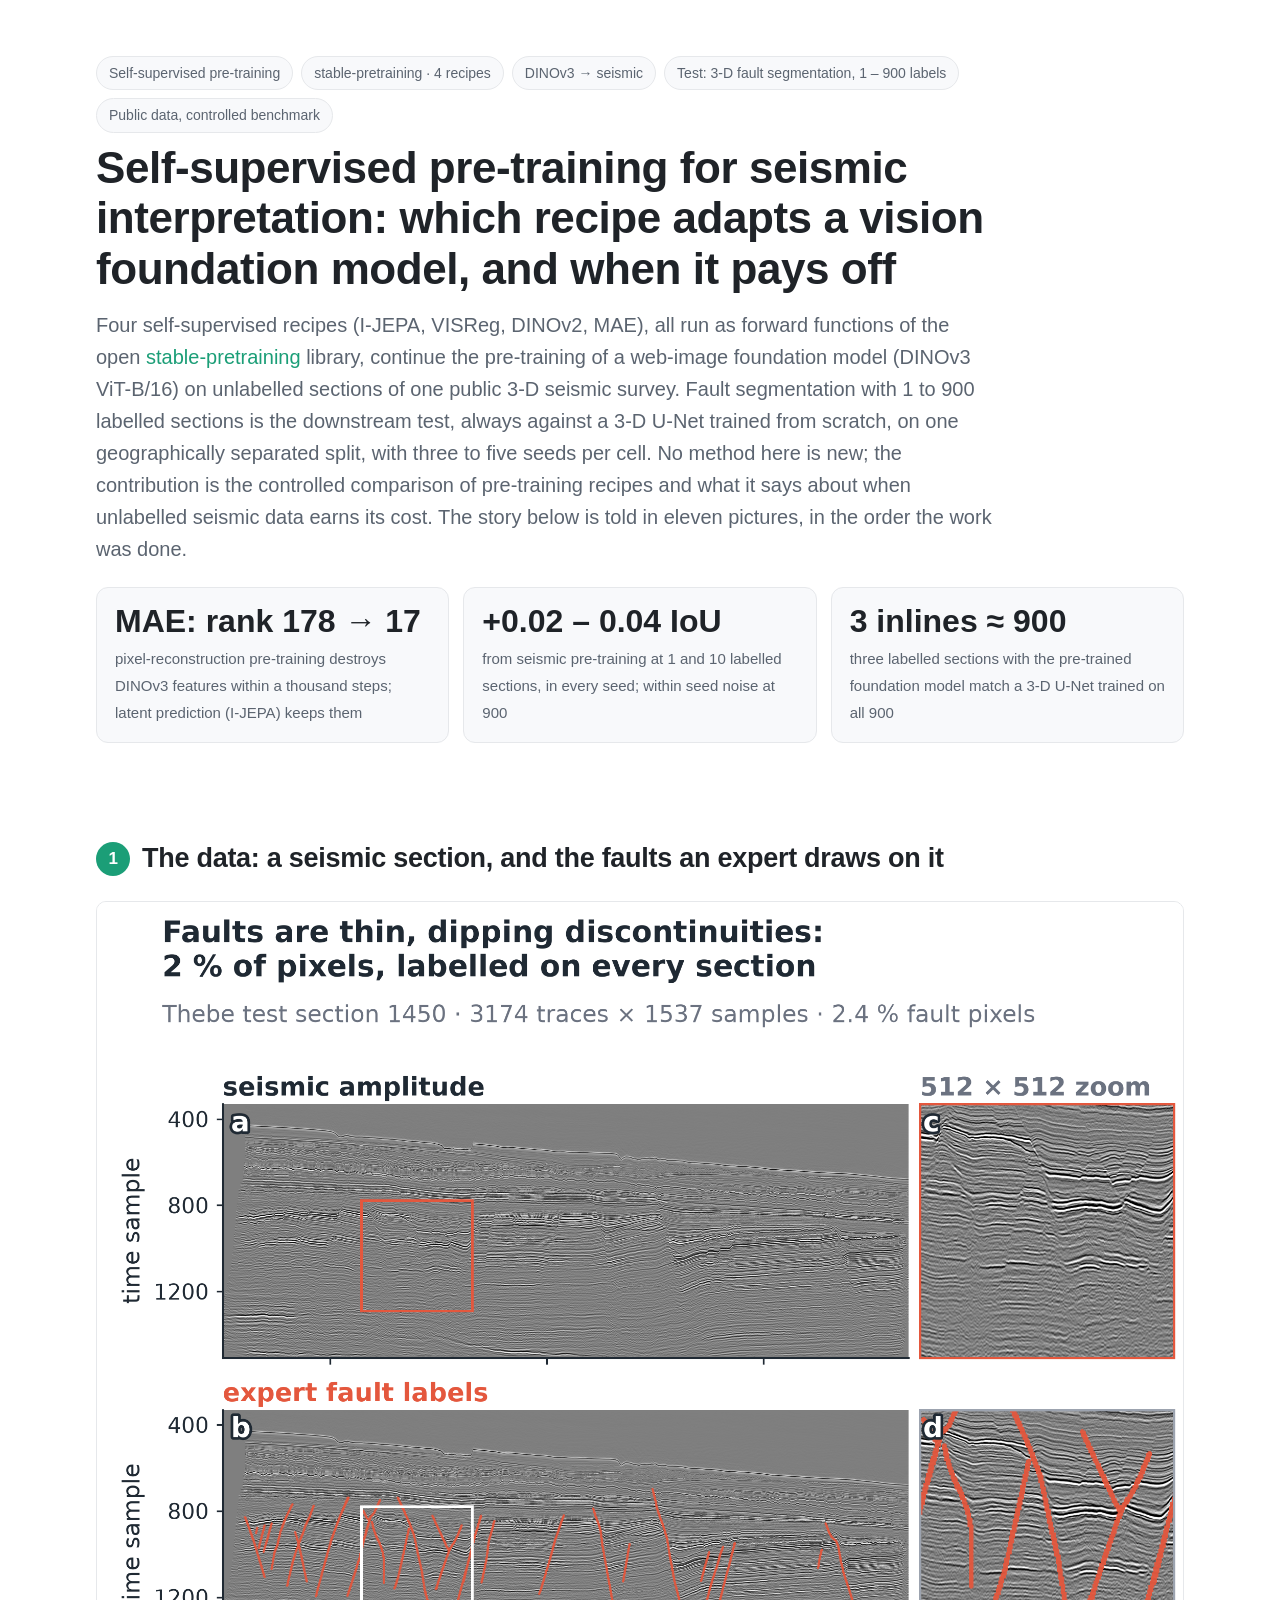
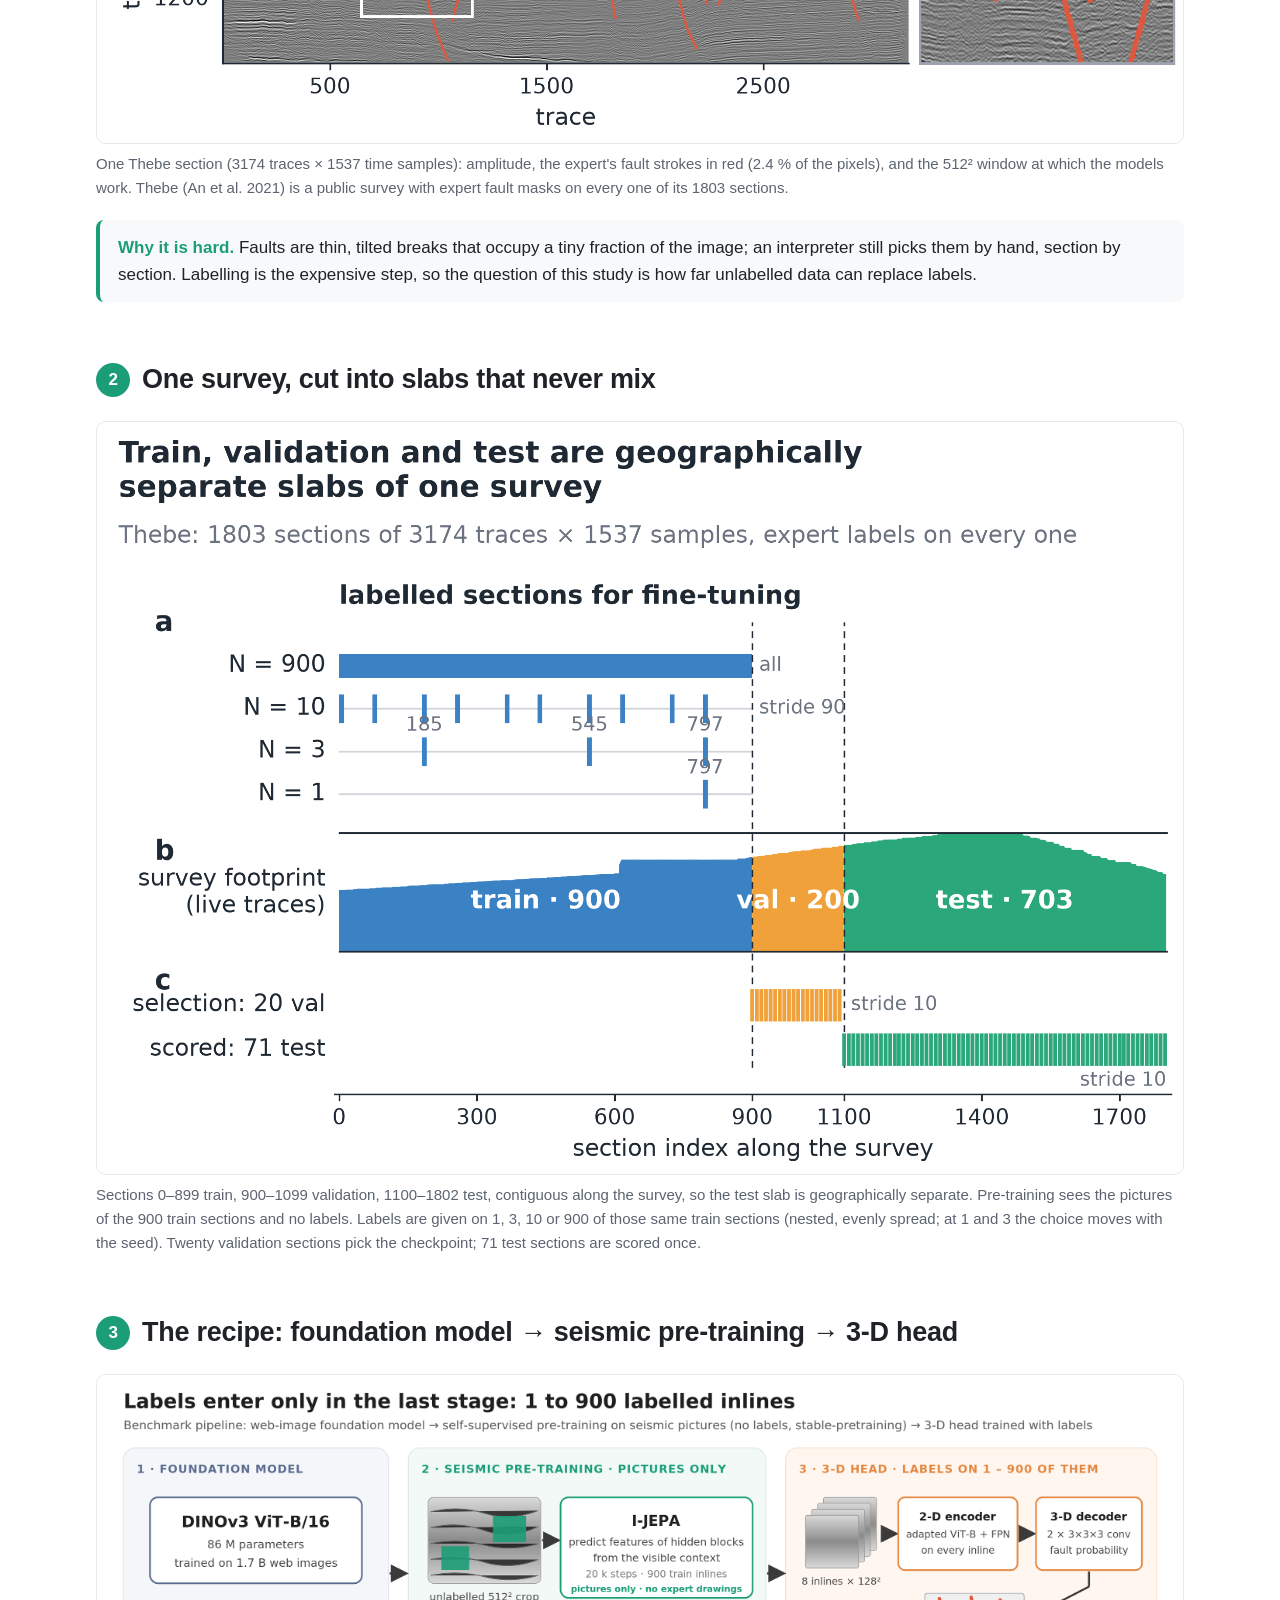
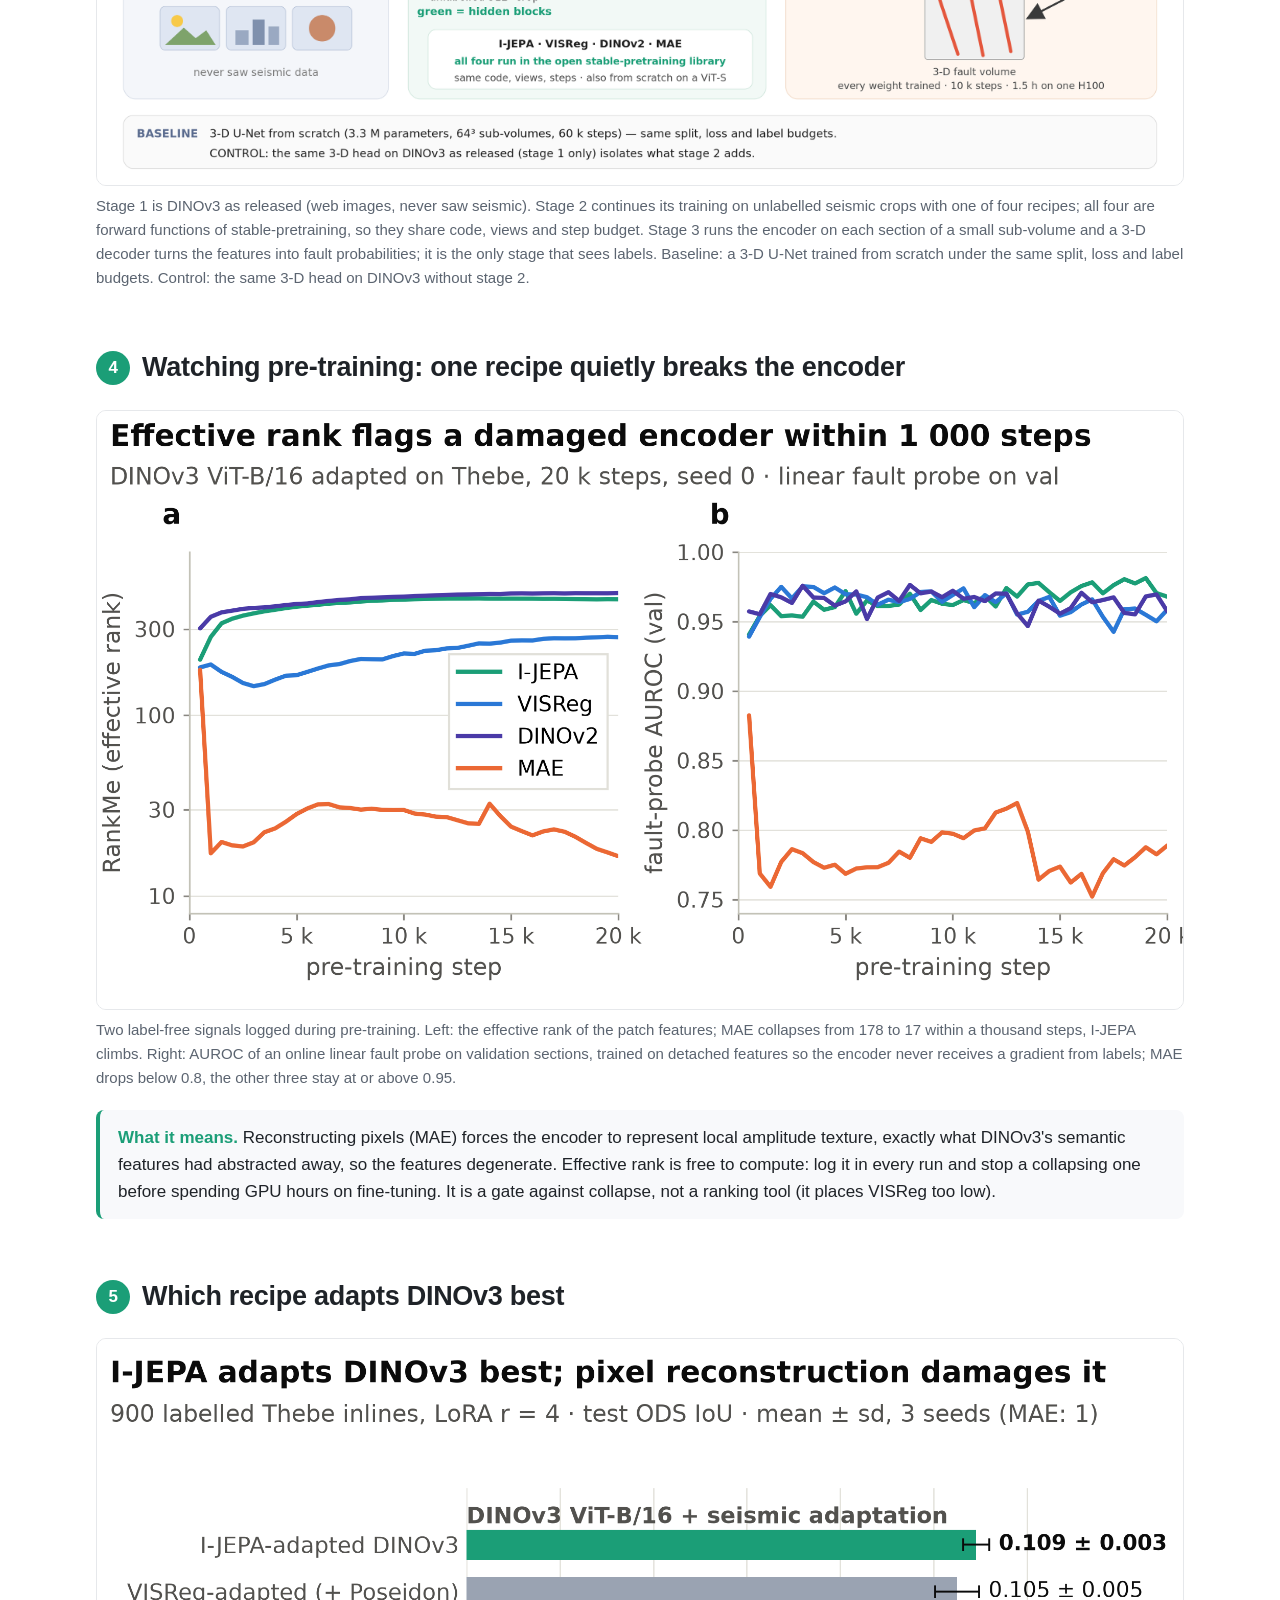
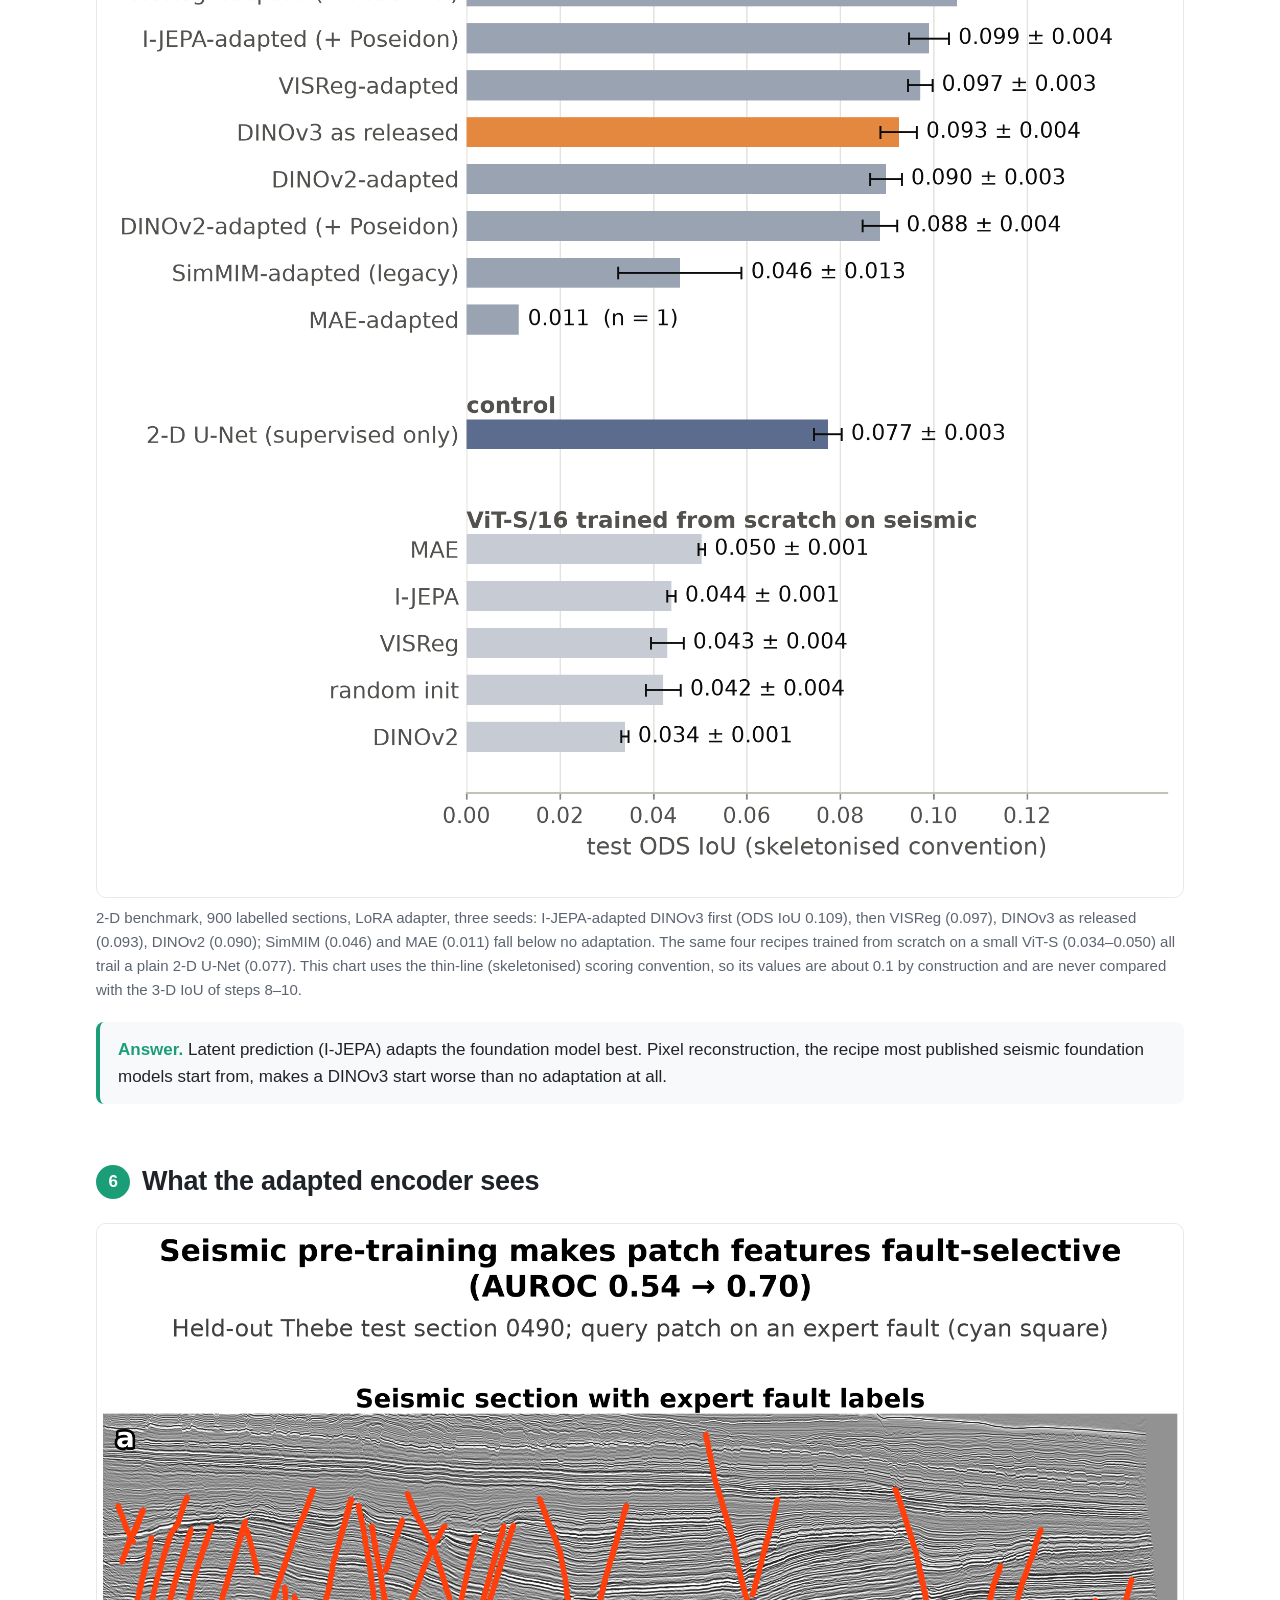
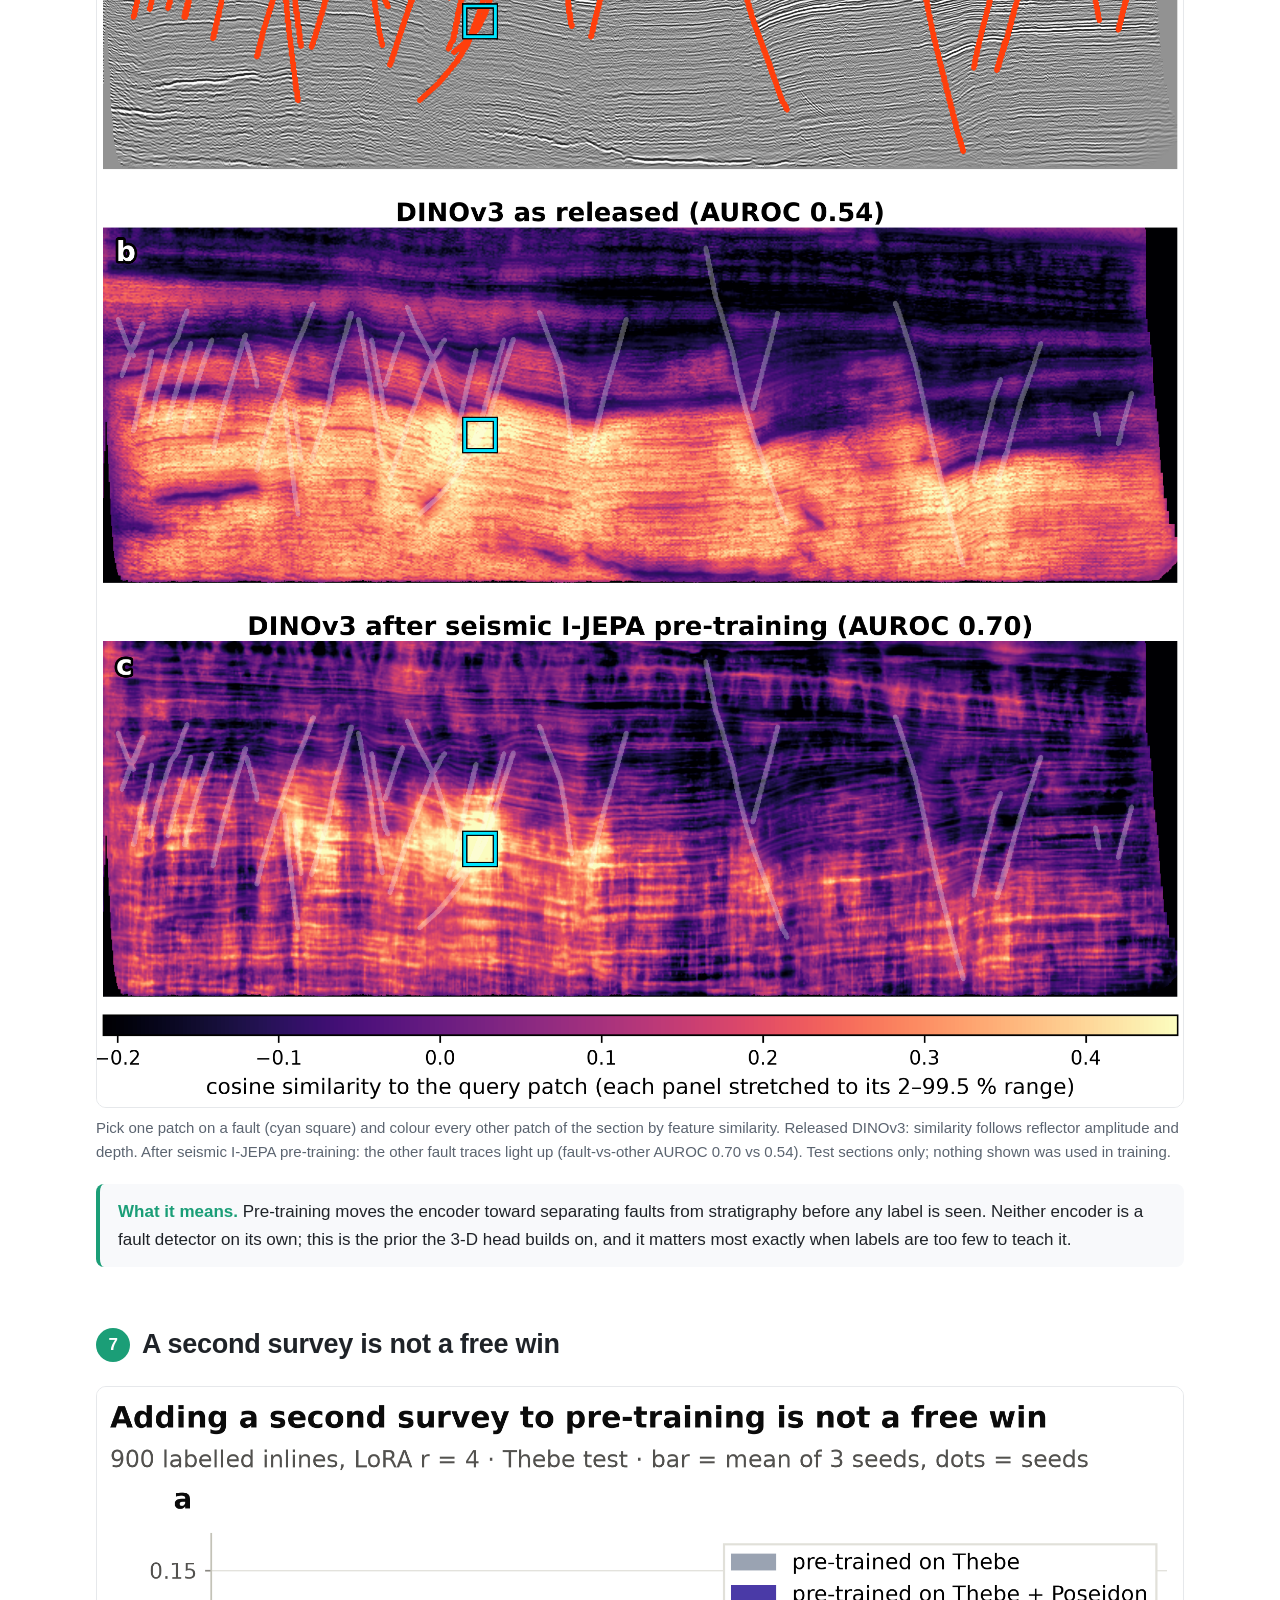
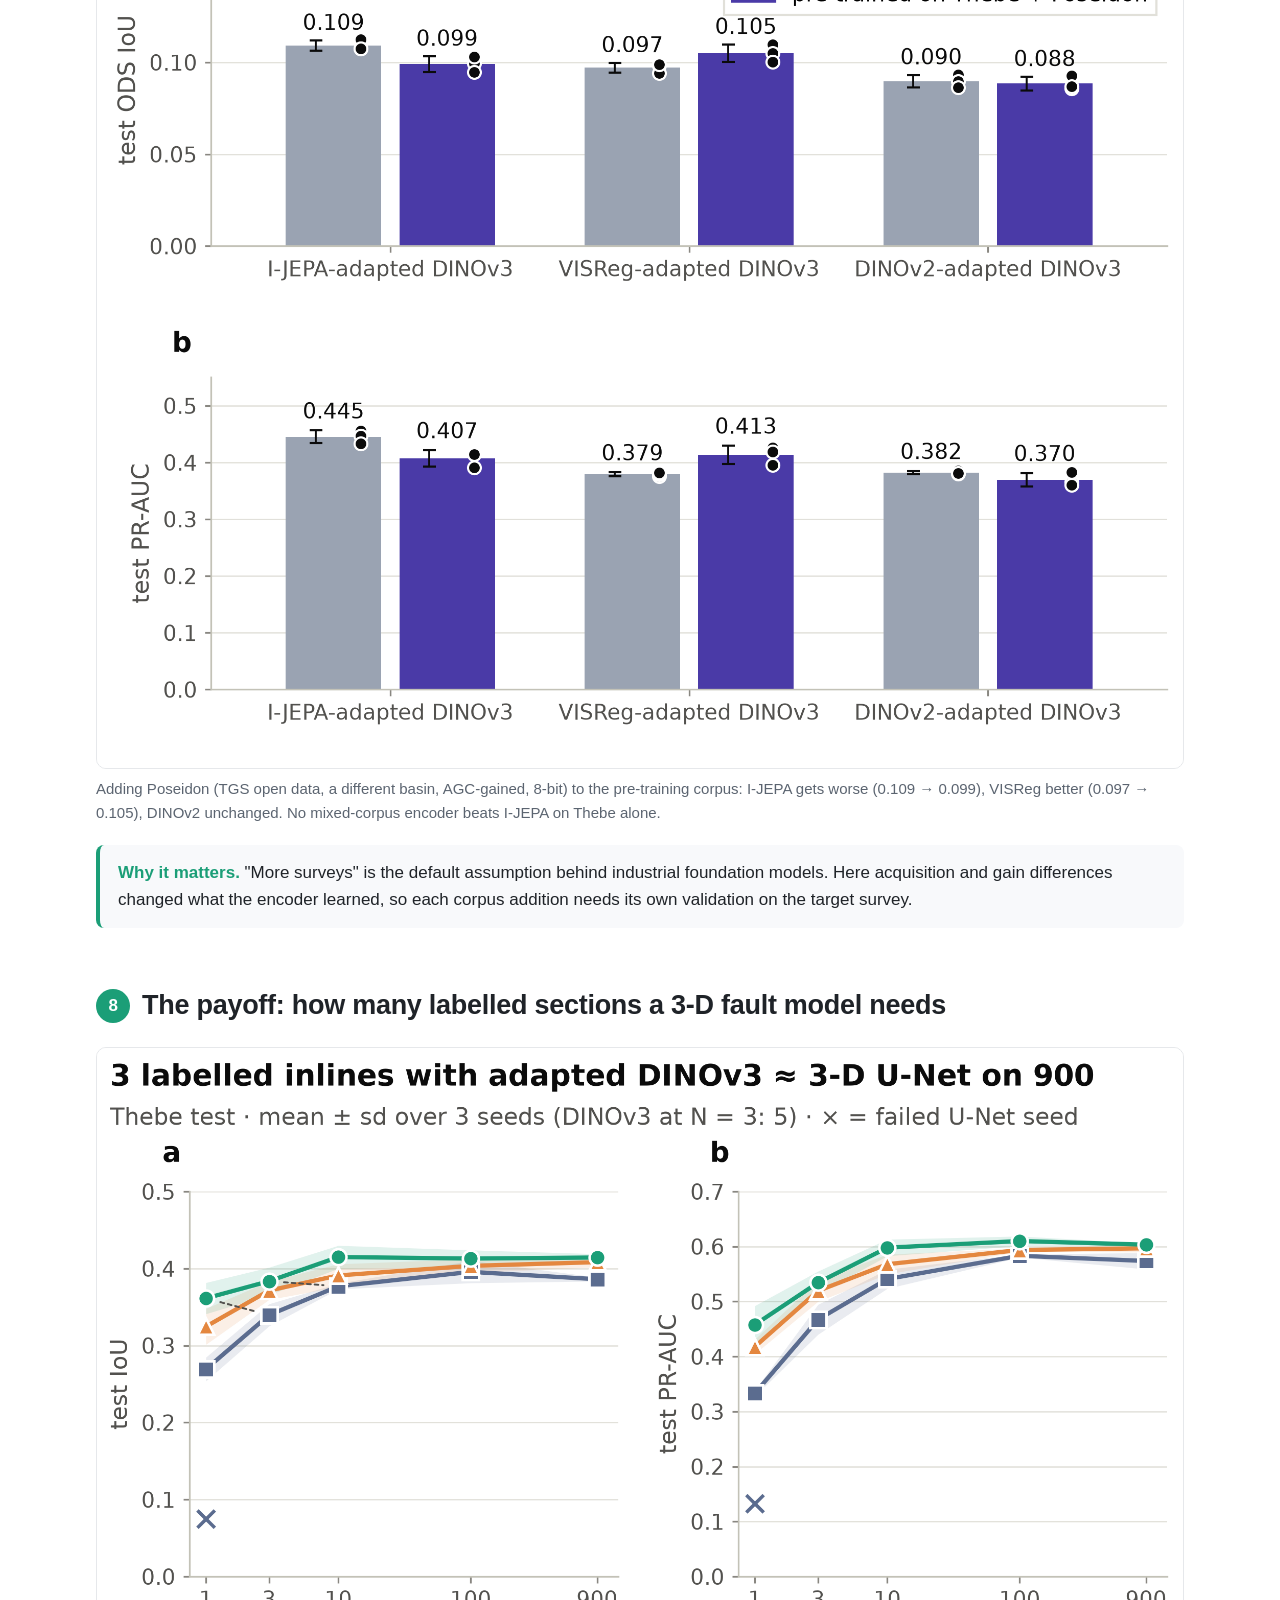
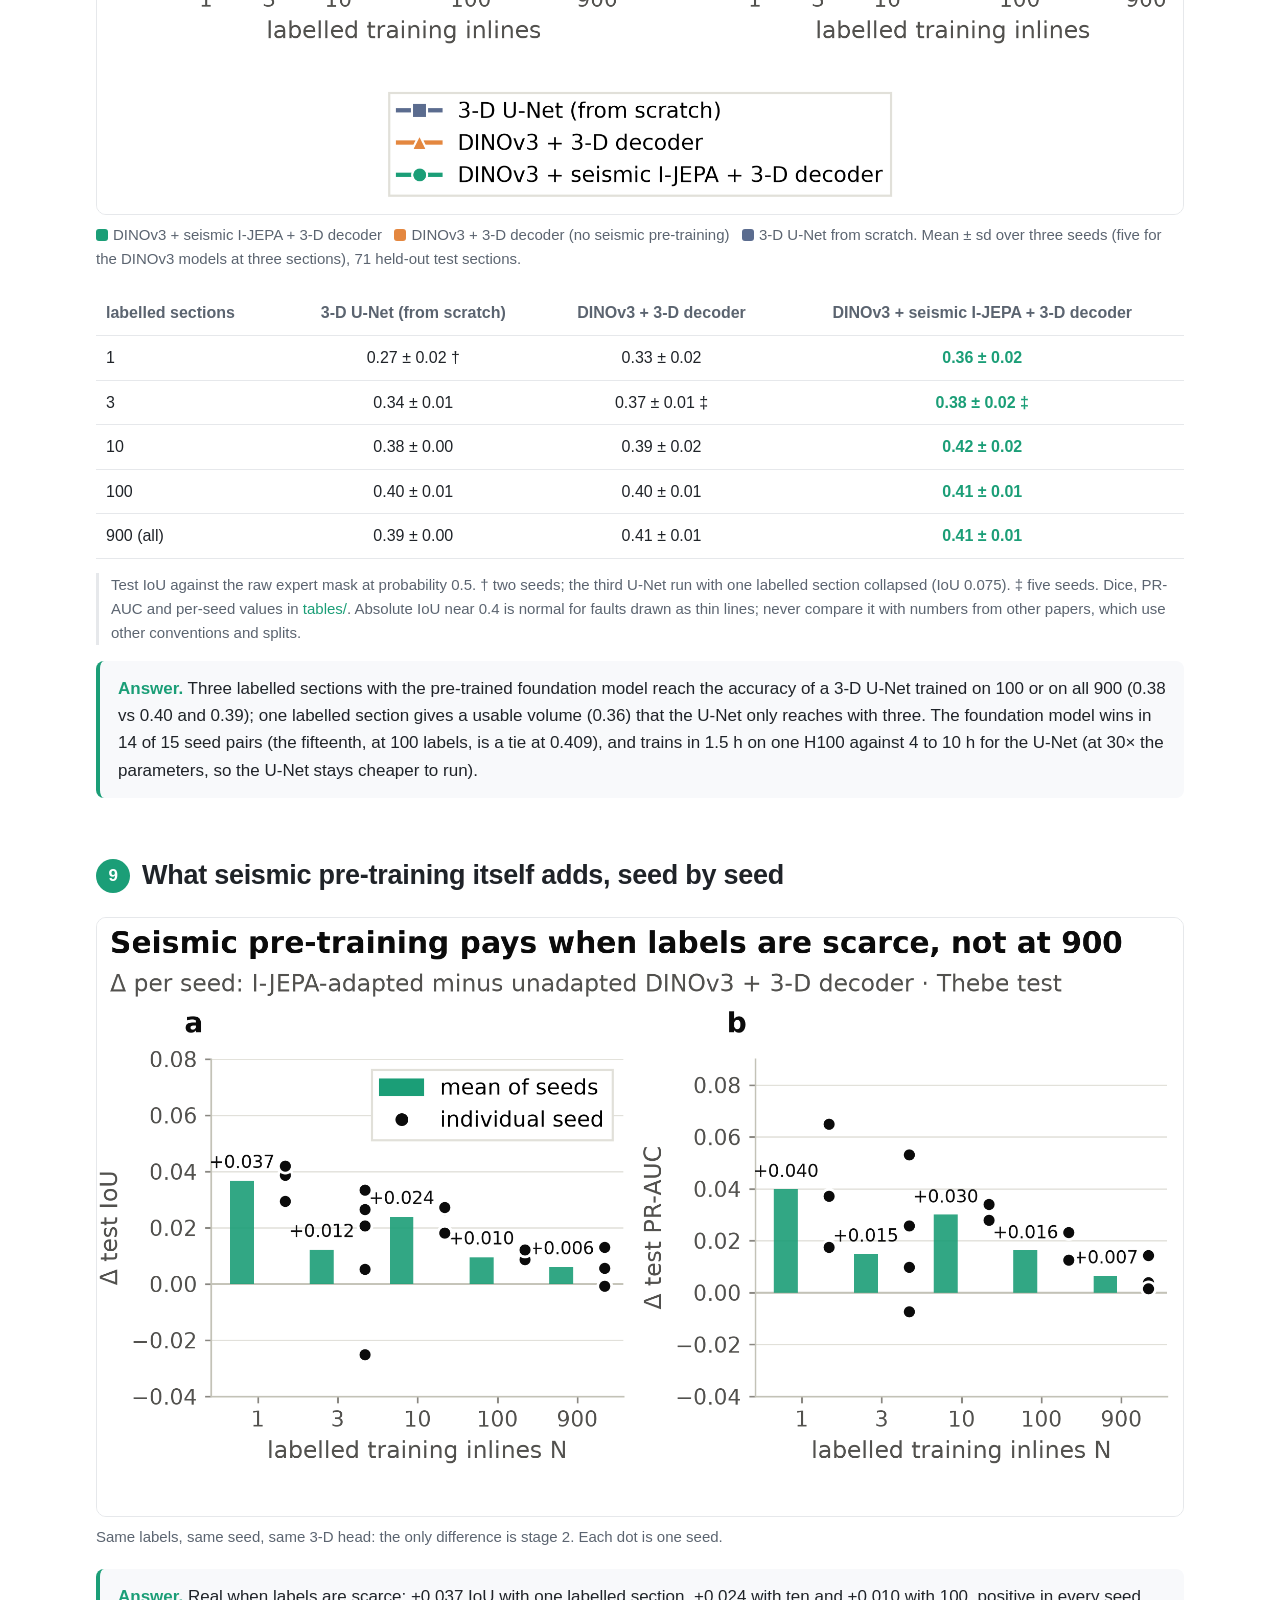
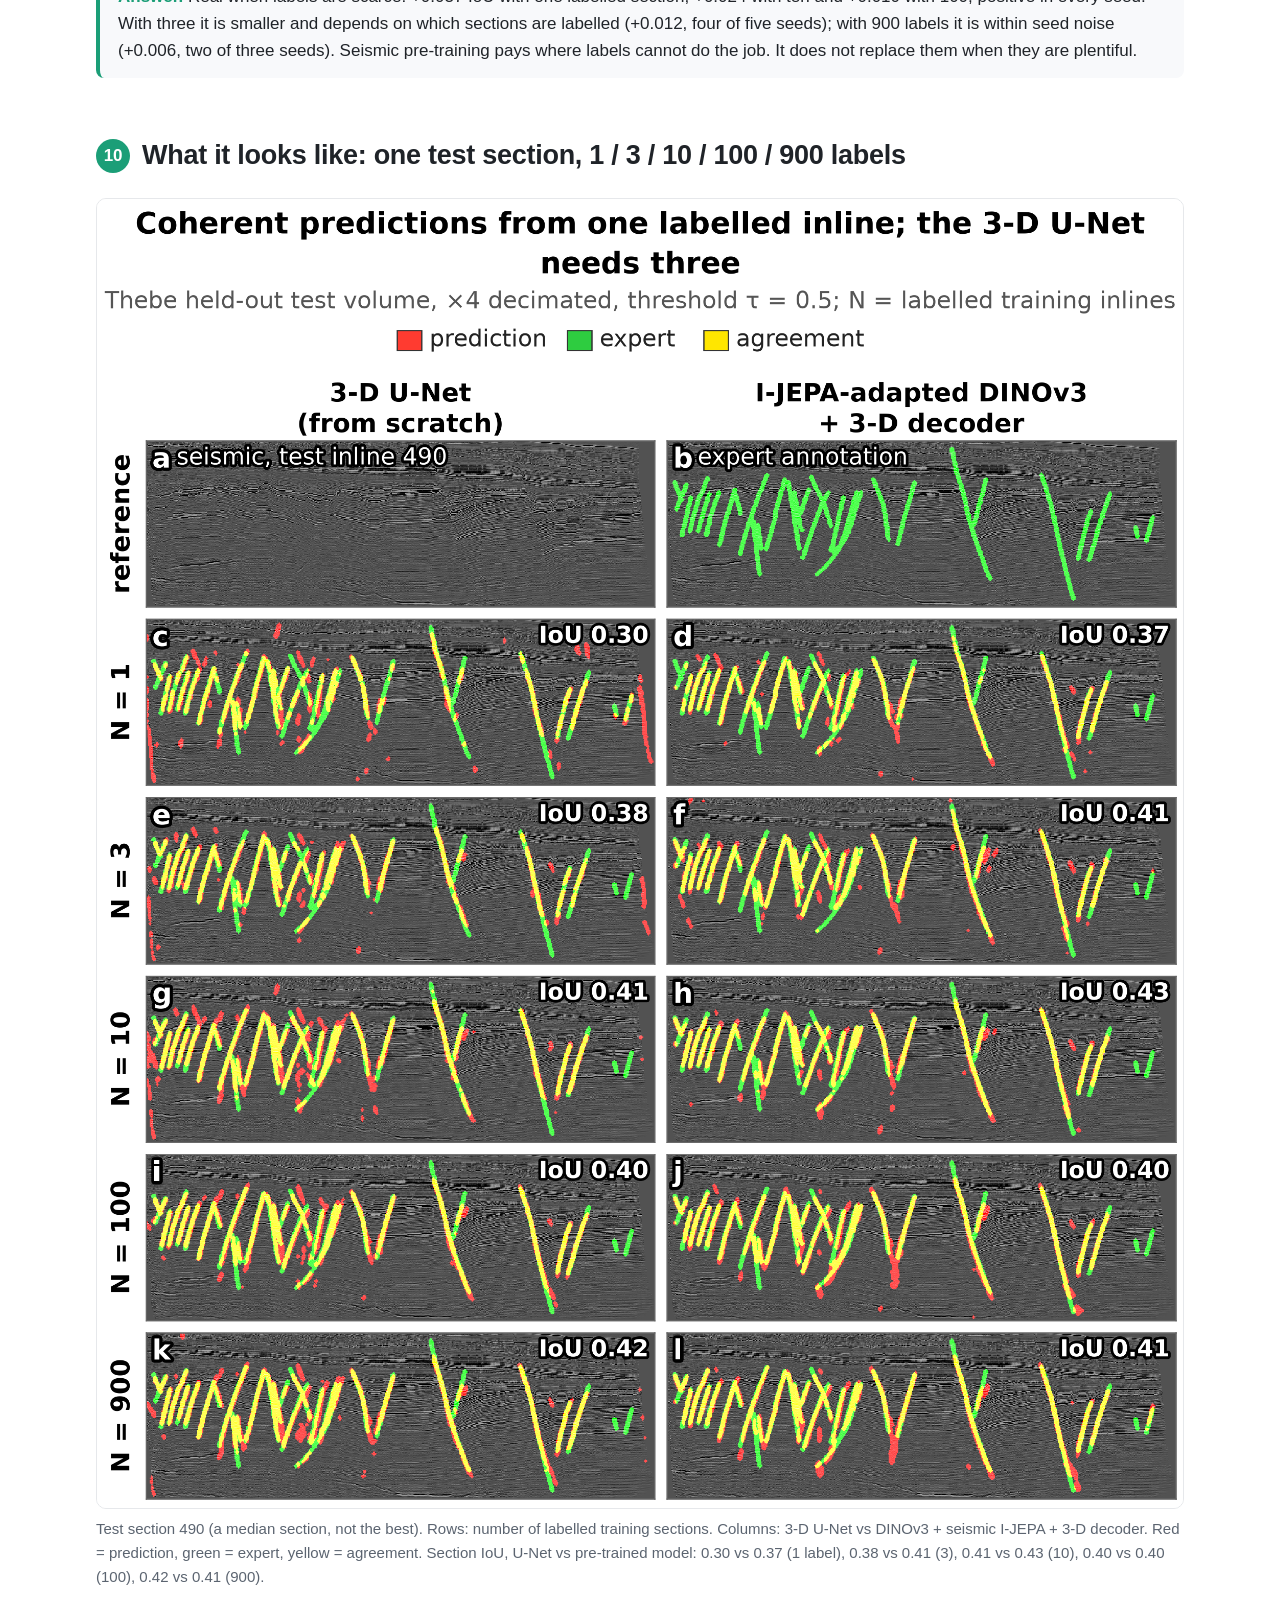
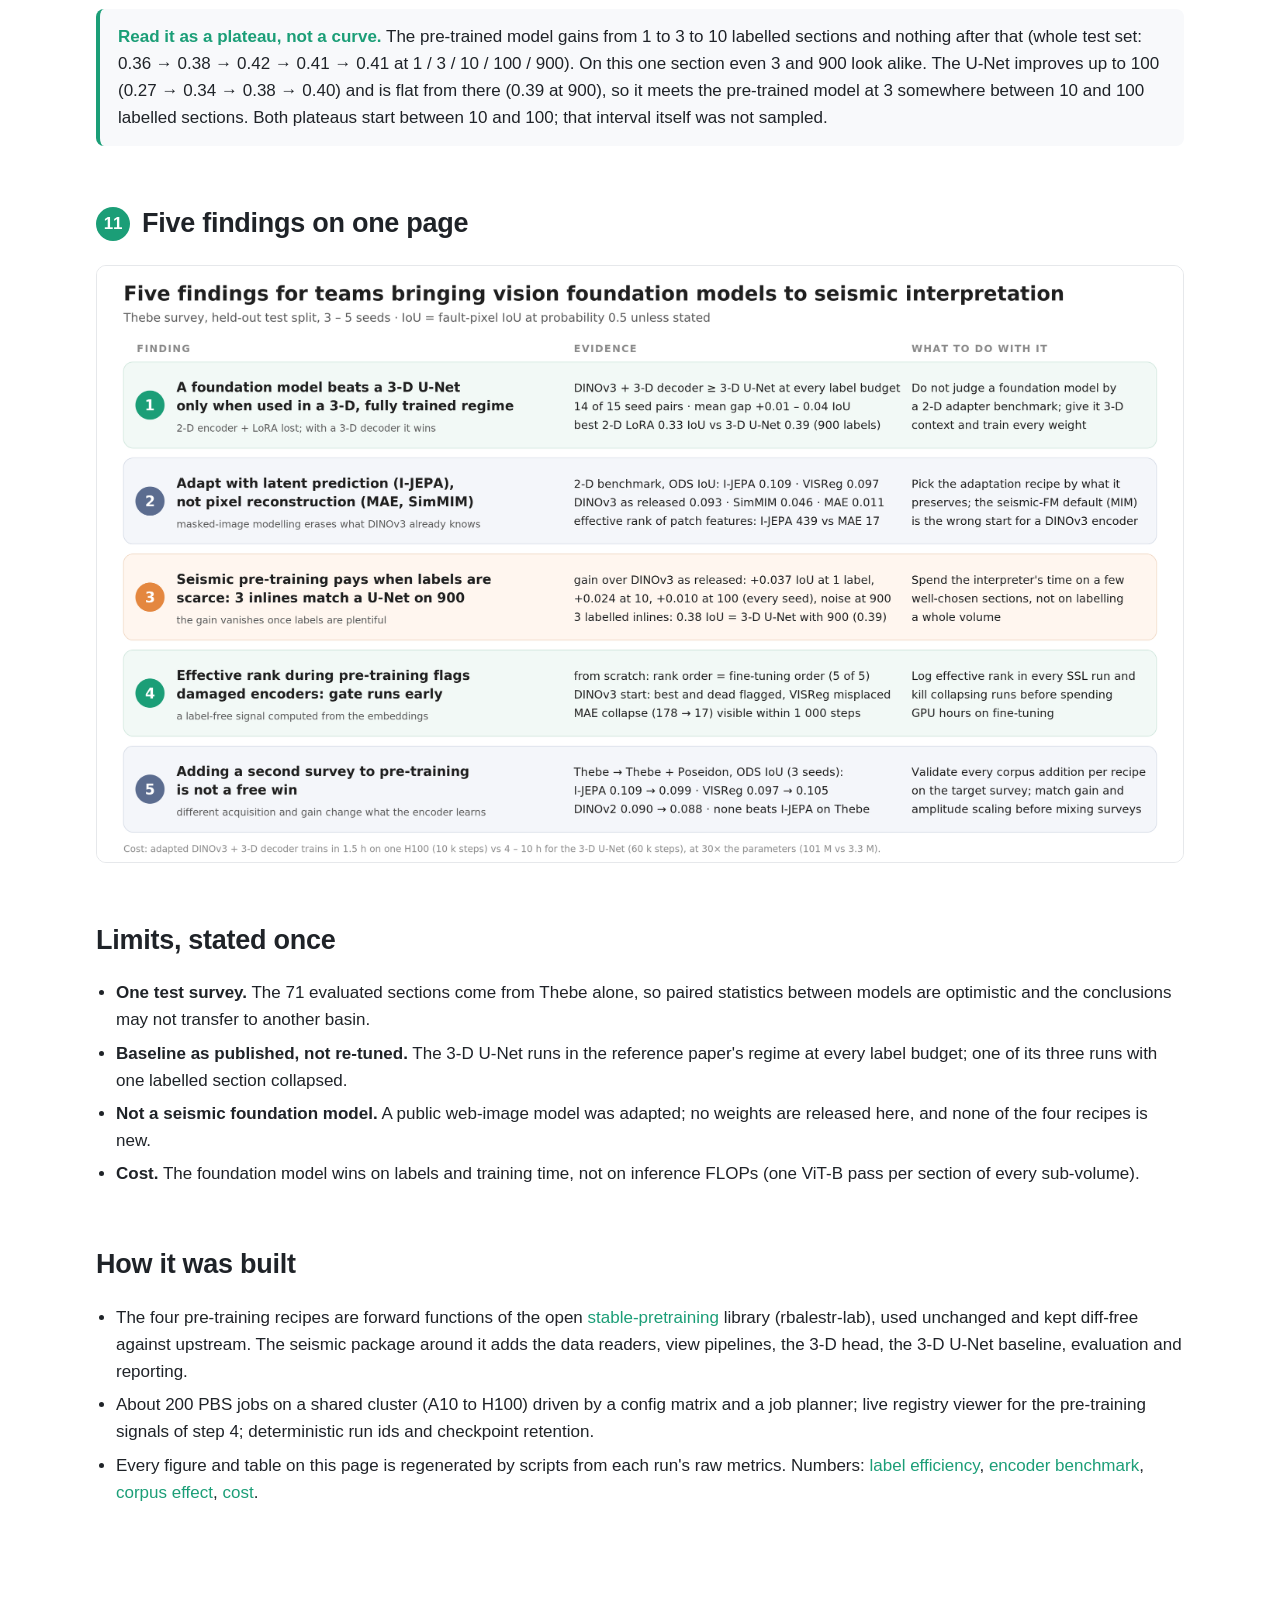
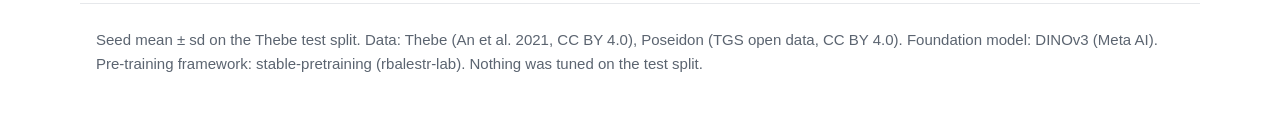
==== commit e841ddc9: "Gallery: drop the 3-D surfaces section and the interactive cube (eleven pictures) Co-Authored-By: Cl" ====
--- a/seismic-pretraining/index.html
+++ b/seismic-pretraining/index.html
@@ -6,7 +6,7 @@
 <title>Self-supervised pre-training for seismic interpretation</title>
 <meta name="description" content="Which self-supervised recipe adapts a vision foundation model (DINOv3) to seismic data, and when does it pay off? Four recipes run in the open stable-pretraining library, tested on 3-D fault segmentation with 1 to 900 labelled sections against a 3-D U-Net.">
 <meta property="og:title" content="Self-supervised pre-training for seismic interpretation">
-<meta property="og:description" content="Which recipe adapts a vision foundation model to seismic data, and when it pays off. A controlled benchmark on public data, told in twelve pictures.">
+<meta property="og:description" content="Which recipe adapts a vision foundation model to seismic data, and when it pays off. A controlled benchmark on public data, told in eleven pictures.">
 <meta property="og:image" content="https://ducanhle156.github.io/seismic-pretraining/figures/key_findings.png">
 <meta property="og:type" content="website">
 <style>
@@ -53,7 +53,7 @@
     <span class="pill">DINOv3 → seismic</span><span class="pill">Test: 3-D fault segmentation, 1 – 900 labels</span><span class="pill">Public data, controlled benchmark</span>
   </div>
   <h1>Self-supervised pre-training for seismic interpretation: which recipe adapts a vision foundation model, and when it pays off</h1>
-  <p class="lede">Four self-supervised recipes (I-JEPA, VISReg, DINOv2, MAE), all run as forward functions of the open <a href="https://github.com/rbalestr-lab/stable-pretraining">stable-pretraining</a> library, continue the pre-training of a web-image foundation model (DINOv3 ViT-B/16) on unlabelled sections of one public 3-D seismic survey. Fault segmentation with 1 to 900 labelled sections is the downstream test, always against a 3-D U-Net trained from scratch, on one geographically separated split, with three to five seeds per cell. No method here is new; the contribution is the controlled comparison of pre-training recipes and what it says about when unlabelled seismic data earns its cost. The story below is told in twelve pictures, in the order the work was done.</p>
+  <p class="lede">Four self-supervised recipes (I-JEPA, VISReg, DINOv2, MAE), all run as forward functions of the open <a href="https://github.com/rbalestr-lab/stable-pretraining">stable-pretraining</a> library, continue the pre-training of a web-image foundation model (DINOv3 ViT-B/16) on unlabelled sections of one public 3-D seismic survey. Fault segmentation with 1 to 900 labelled sections is the downstream test, always against a 3-D U-Net trained from scratch, on one geographically separated split, with three to five seeds per cell. No method here is new; the contribution is the controlled comparison of pre-training recipes and what it says about when unlabelled seismic data earns its cost. The story below is told in eleven pictures, in the order the work was done.</p>
   <div class="kpis">
     <div class="kpi"><b>MAE: rank 178 → 17</b><span>pixel-reconstruction pre-training destroys DINOv3 features within a thousand steps; latent prediction (I-JEPA) keeps them</span></div>
     <div class="kpi"><b>+0.02 – 0.04 IoU</b><span>from seismic pre-training at 1 and 10 labelled sections, in every seed; within seed noise at 900</span></div>
@@ -142,18 +142,7 @@
 </section>
 
 <section id="s11">
-  <h2><span class="n">11</span>In 3-D: fault surfaces from one to three labelled sections are continuous</h2>
-  <figure><img src="figures/3d_fault_surfaces.png" alt="Fault surfaces in a test sub-volume: expert annotation, 3-D U-Net with 3 labels, pre-trained DINOv3 with 1 and with 3 labels">
-  <figcaption>The same held-out sub-volume, same camera, probability 0.5: (a) expert, (b) 3-D U-Net with 3 labelled sections, (c) DINOv3 + seismic I-JEPA with 1, (d) with 3. Colour is position (crossline), not confidence.</figcaption></figure>
-  <figure>
-    <iframe class="frame" src="interactive/fault_cube.html" title="Interactive 3-D fault cube" loading="lazy"></iframe>
-    <figcaption>Interactive: drag to orbit, scroll to zoom; the buttons switch between the expert annotation, the 3-D U-Net (3 labels) and the pre-trained DINOv3 with 1 or 3 labels. <a href="interactive/fault_cube.html">Open full screen</a>.</figcaption>
-  </figure>
-  <div class="answer"><b>Where it fails.</b> The worst test sections sit at the edge of the volume, where the 3-D decoder has one-sided context, and the errors are over-predictions in low-amplitude intervals rather than missed faults. With 900 labels most of them disappear: a label-scarcity effect, not a limit of the encoder.</div>
-</section>
-
-<section id="s12">
-  <h2><span class="n">12</span>Five findings on one page</h2>
+  <h2><span class="n">11</span>Five findings on one page</h2>
   <figure><img src="figures/key_findings.png" alt="Five findings: 3-D regime, latent-prediction pre-training, label scarcity, effective-rank gate, corpus mixing"></figure>
 </section>
 
